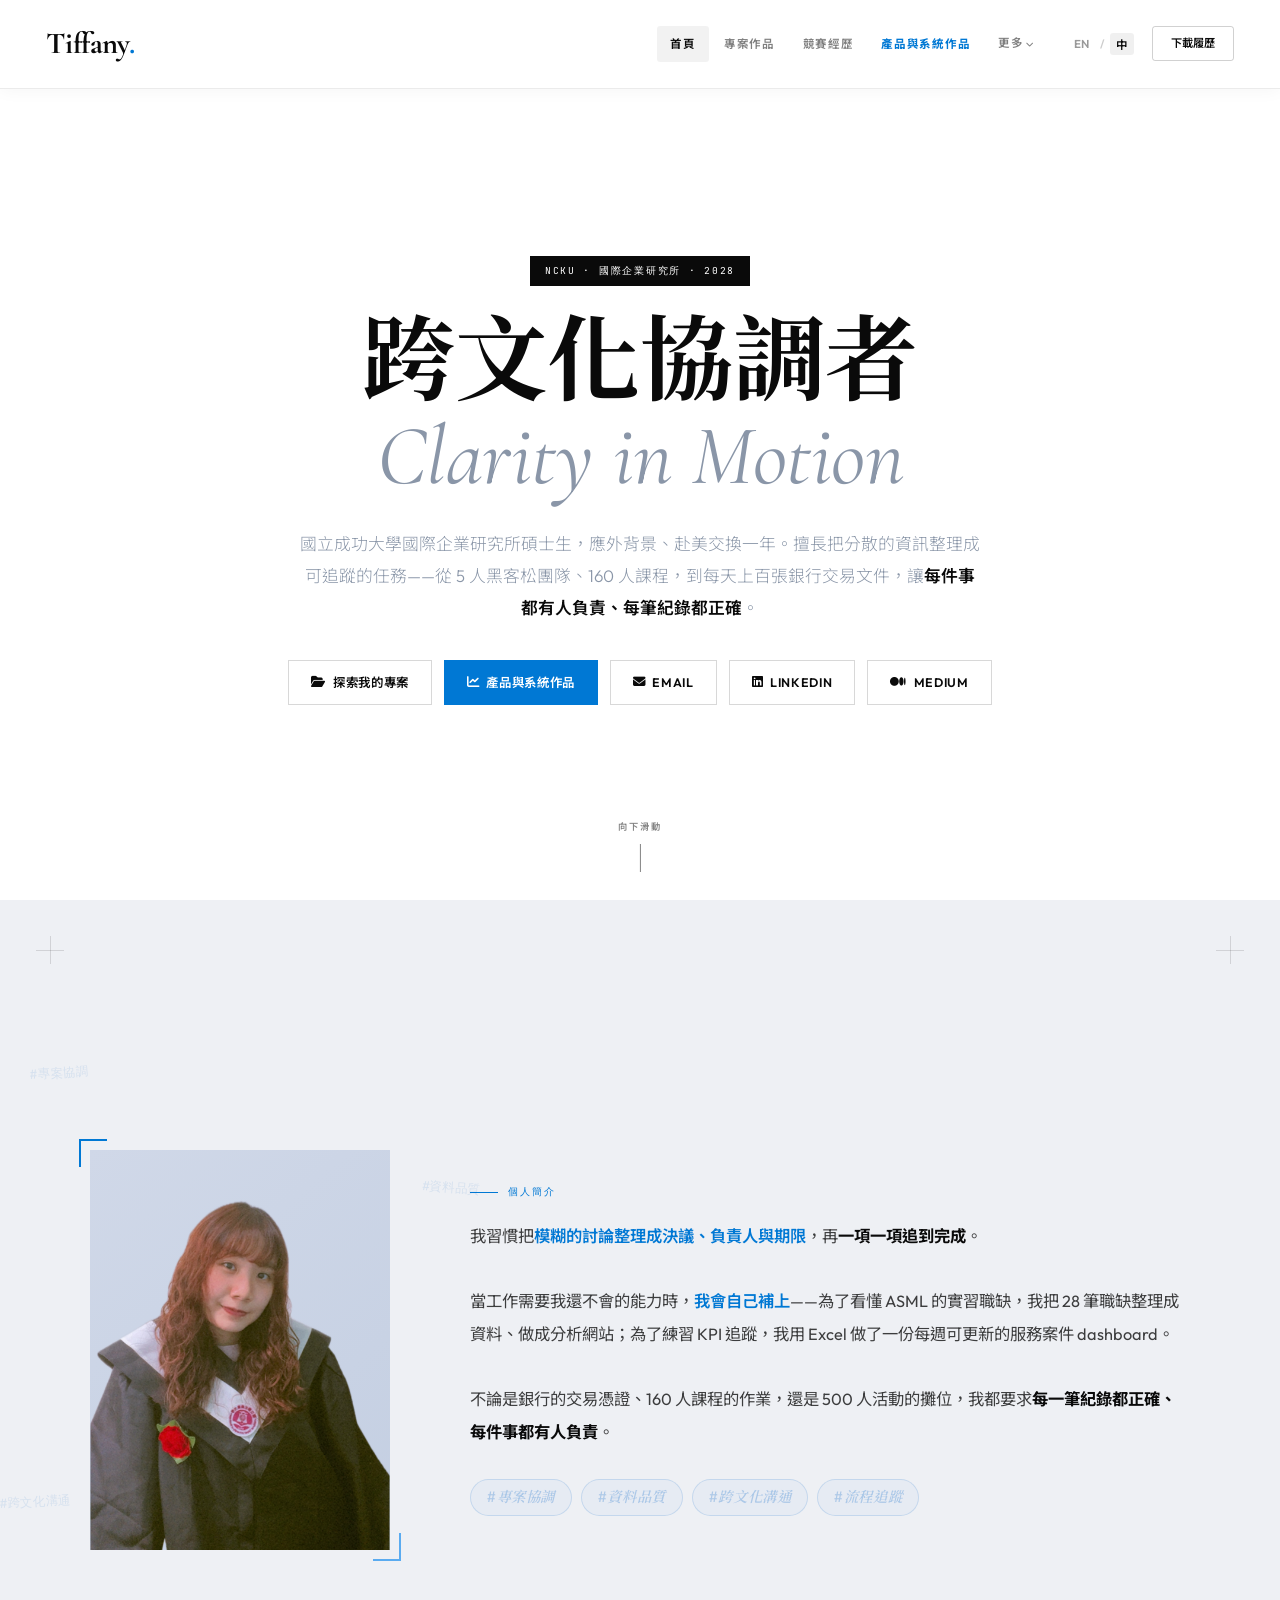
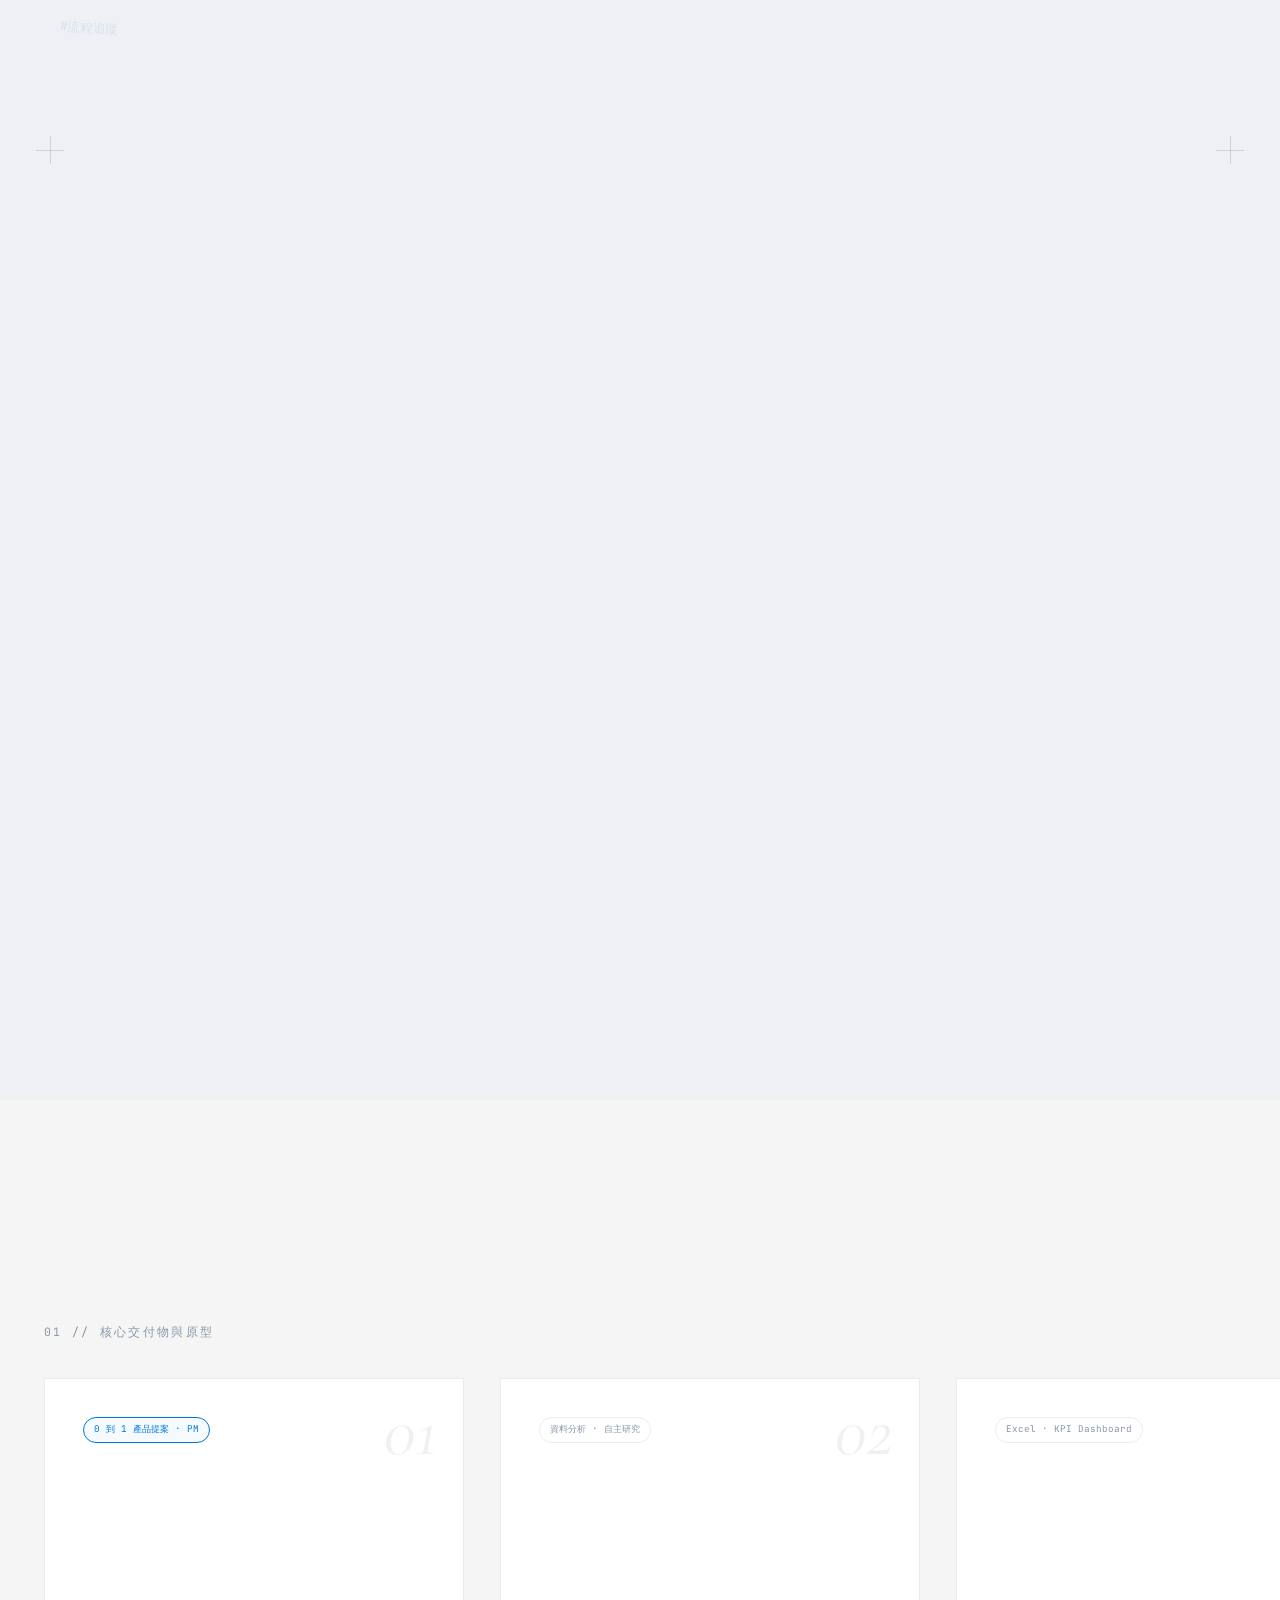
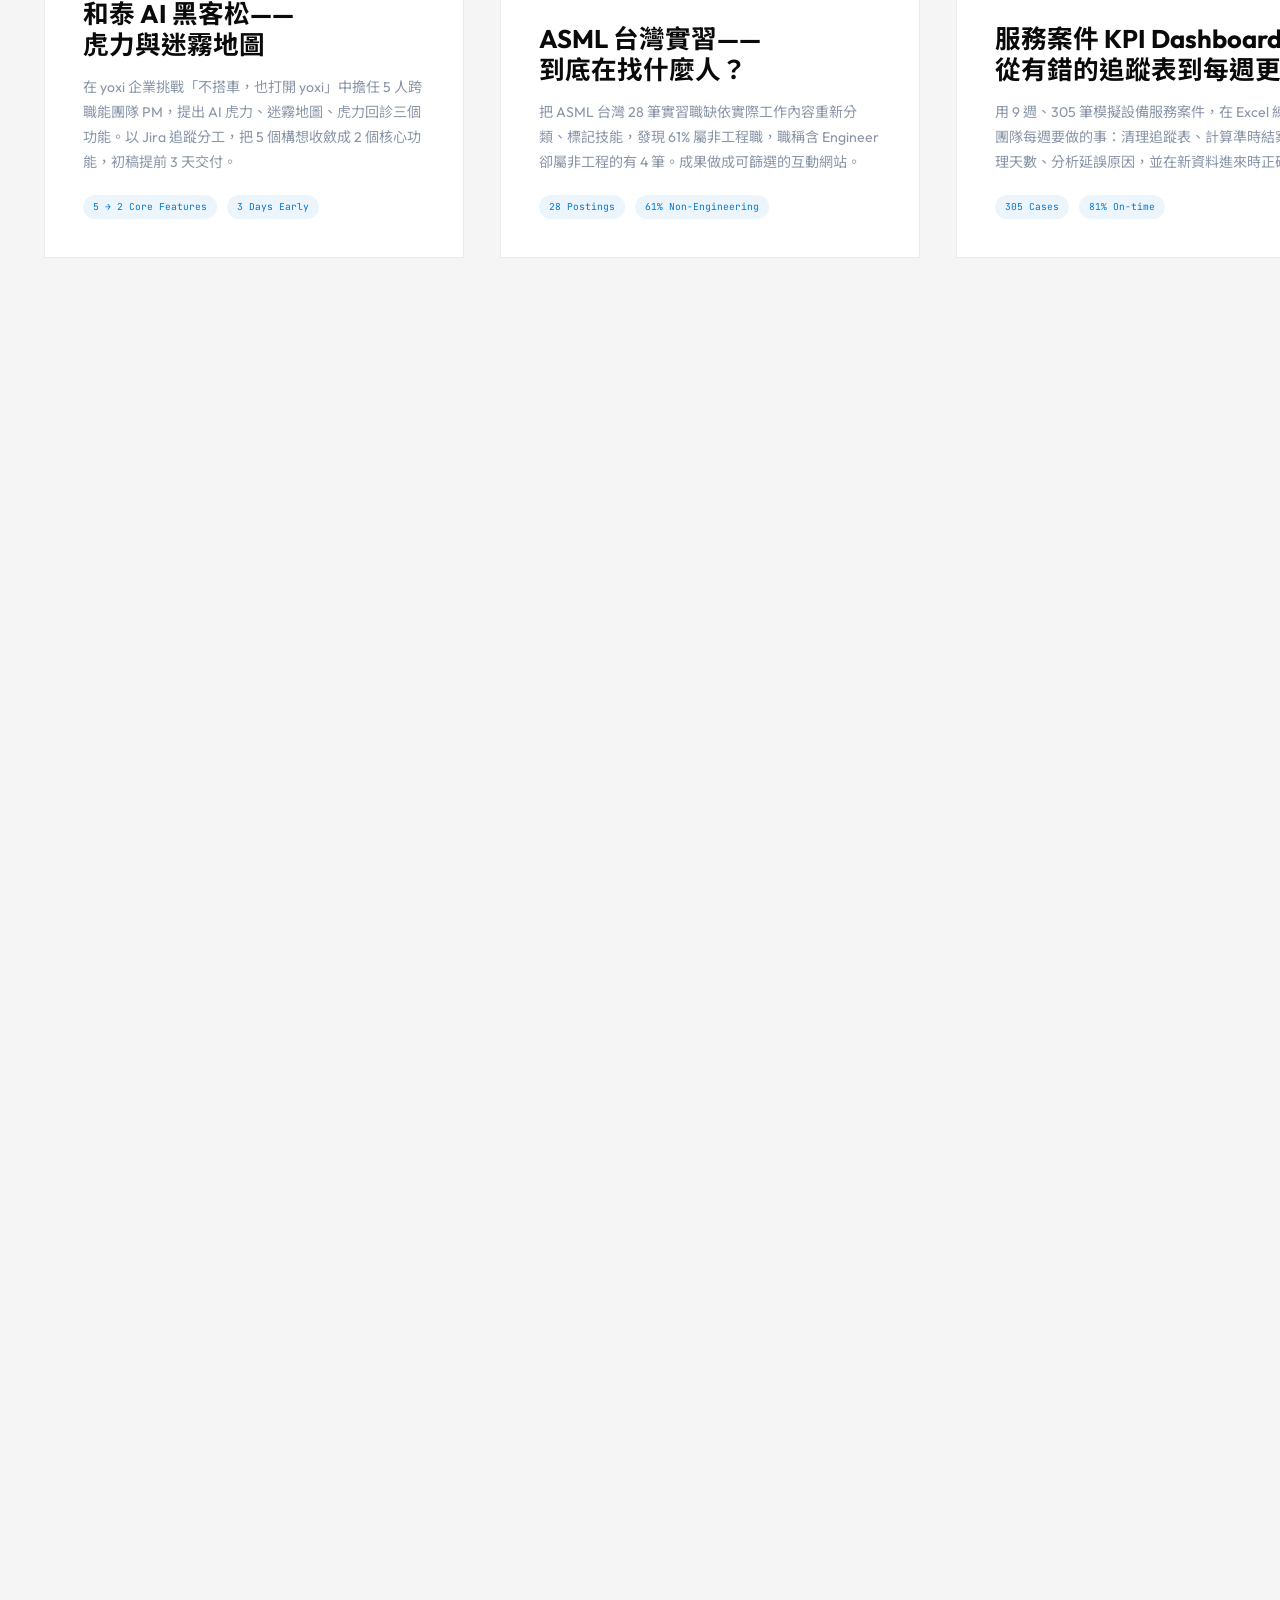
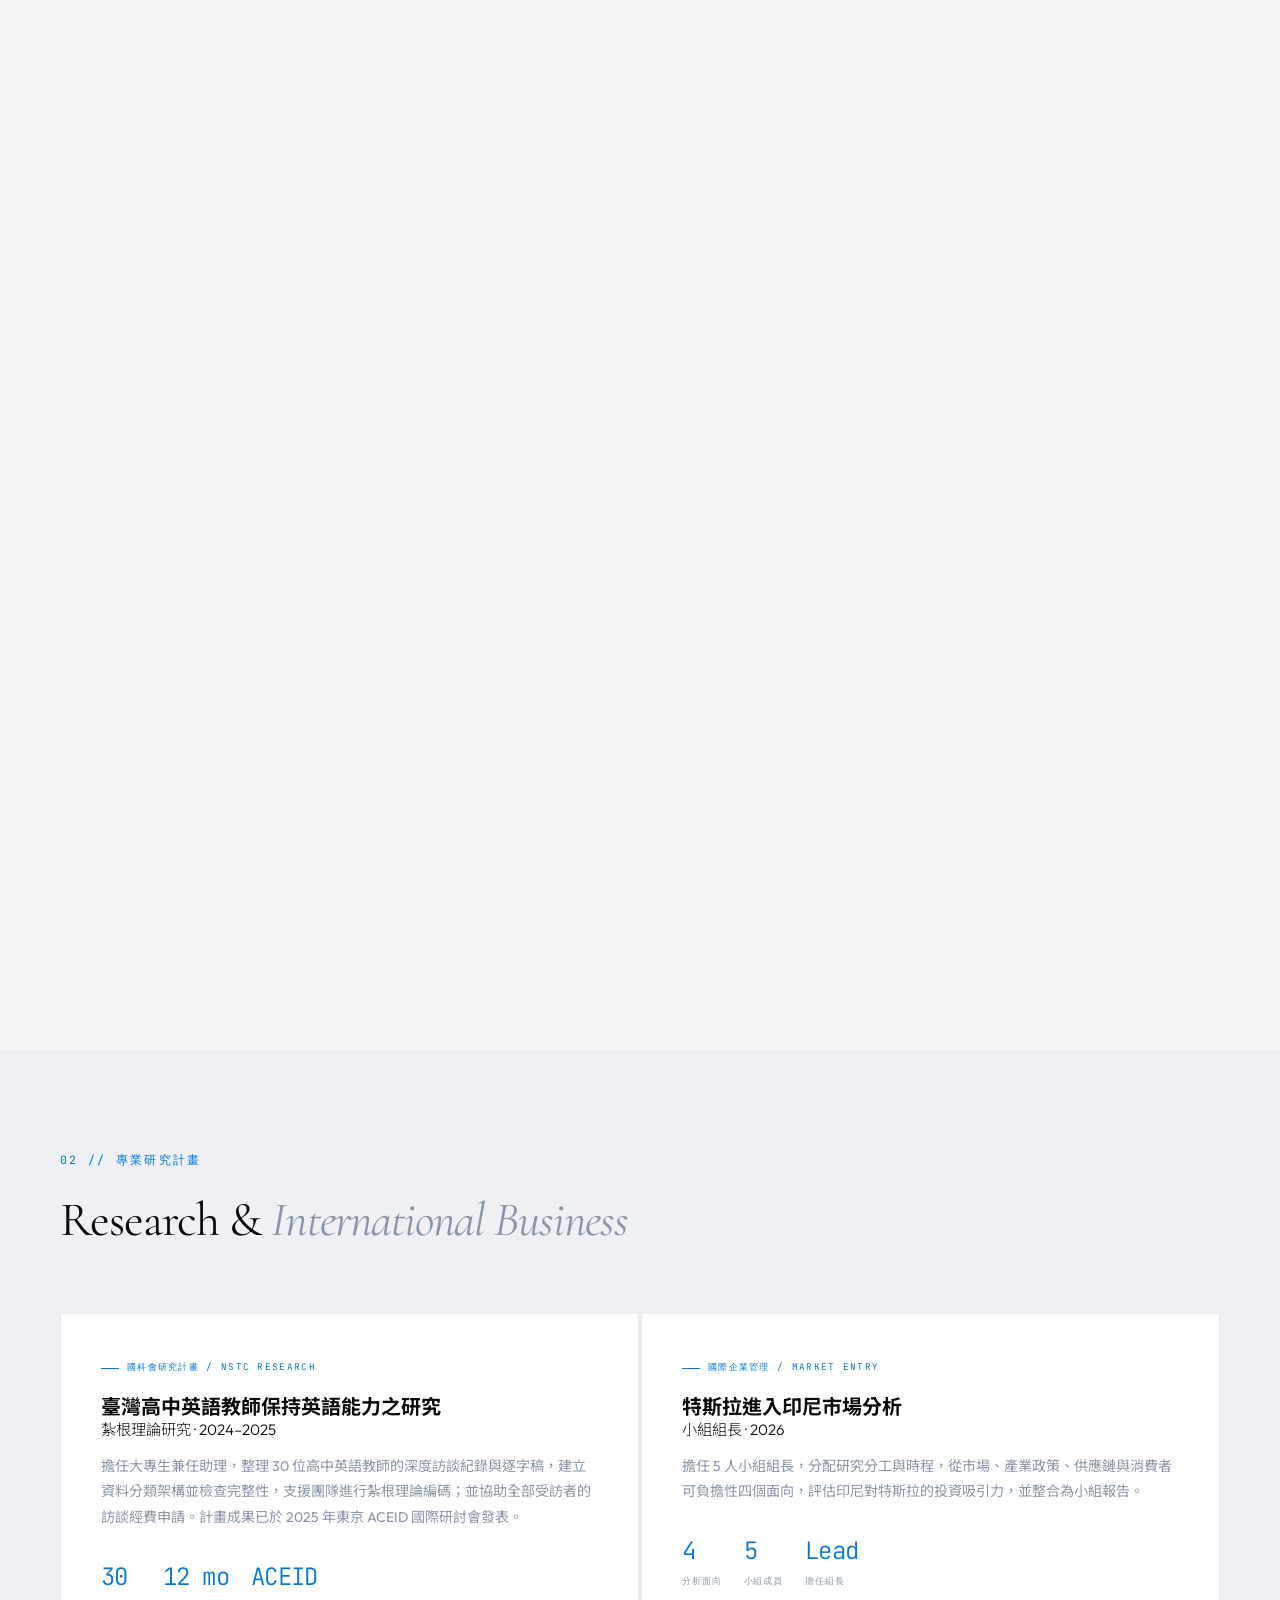
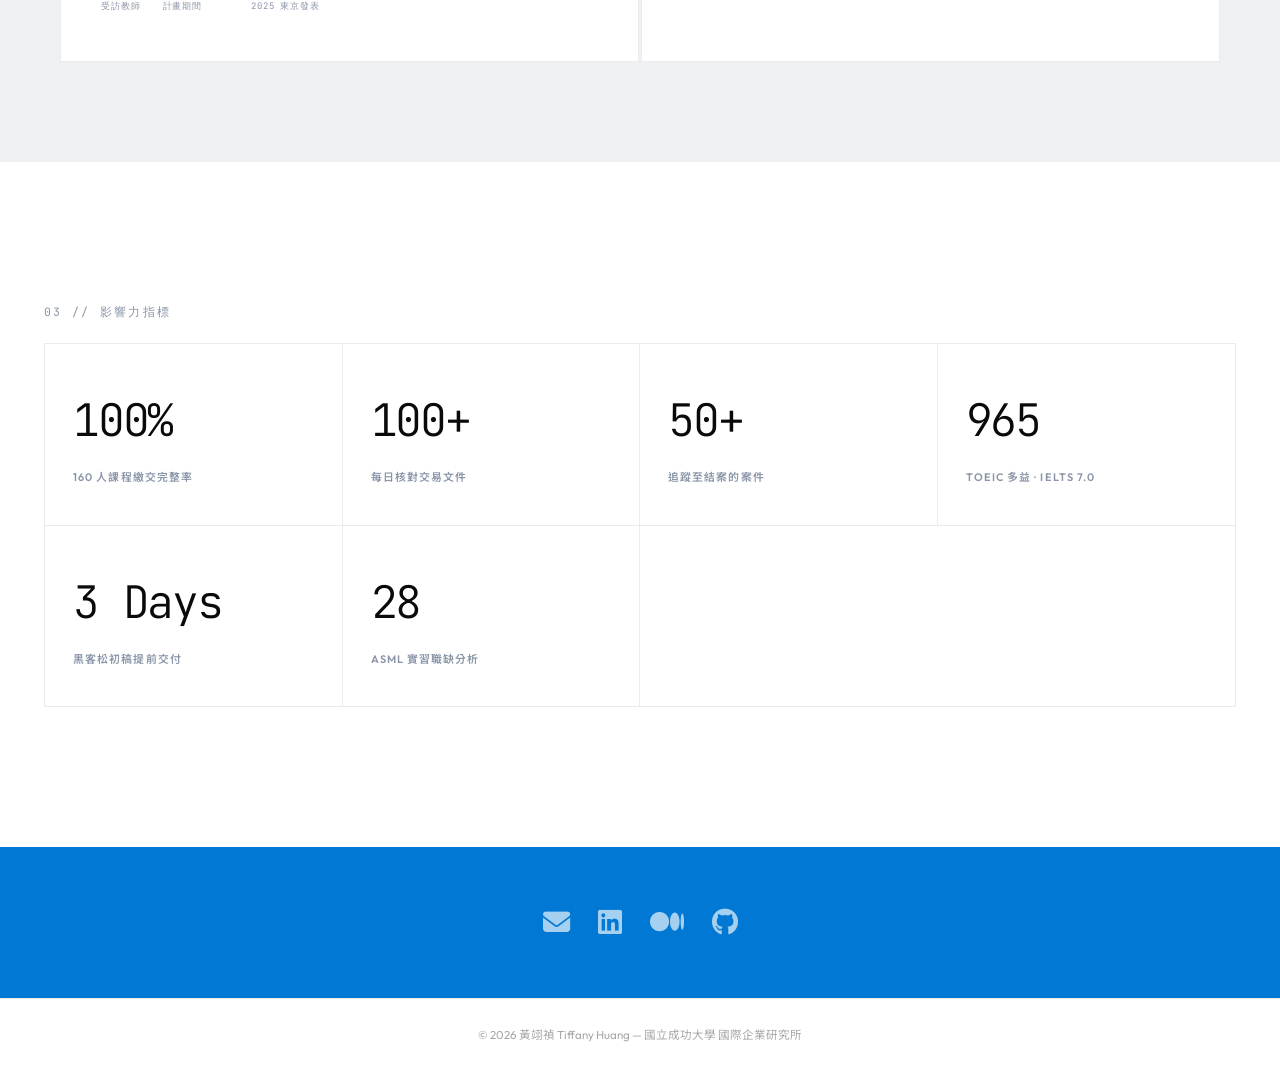
==== index.html @ c5557578 "Add personal portfolio site Bilingual (中/EN) portfolio with home, projects, competitions, product & " ====
<!DOCTYPE html>
<html lang="zh-Hant">
<head>
<meta charset="UTF-8">
<meta name="viewport" content="width=device-width, initial-scale=1.0">
<title>Tiffany Huang | Portfolio</title>
<meta name="description" content="黃翊禎 Tiffany Huang — 成大國際企業研究所碩士生的個人作品集">
<link rel="preconnect" href="https://fonts.googleapis.com">
<link rel="stylesheet" href="https://fonts.googleapis.com/css2?family=Cormorant+Garamond:ital,wght@0,400;0,600;0,700;1,400;1,600&family=Outfit:wght@300;400;500;600;700&family=JetBrains+Mono:wght@300;400;500&family=Noto+Serif+TC:wght@600;700&family=Noto+Sans+TC:wght@300;400;500;700&display=swap">
<link rel="stylesheet" href="https://cdnjs.cloudflare.com/ajax/libs/font-awesome/6.4.0/css/all.min.css">
<link rel="stylesheet" href="style.css">
</head>
<body data-page="index">

<div class="floating-tabs" id="floatTabs">
  <button class="ftab" data-en="Home">首頁</button>
  <button class="ftab" data-en="About">關於</button>
  <button class="ftab" data-en="Projects">作品</button>
  <button class="ftab" data-en="Research">研究</button>
  <button class="ftab" data-en="Metrics">指標</button>
</div>

<section class="hero" id="home">
  <div class="hero-content reveal">
    <span class="hero-badge" data-en="NCKU · International Business · 2028">NCKU · 國際企業研究所 · 2028</span>
    <h1 class="hero-h1">
      <span class="t-main" data-en="Cross-Cultural Coordinator">跨文化協調者</span>
      <span class="t-sub">Clarity in Motion</span>
    </h1>
    <p class="hero-desc" data-en="Master's student in International Business at National Cheng Kung University, with an Applied Foreign Languages background and a year as an exchange student in the US. I turn scattered information into trackable tasks — from a 5-person hackathon team and a 160-student course to 100+ bank documents a day — so that <strong>every task has an owner and every record is right</strong>.">
      國立成功大學國際企業研究所碩士生，應外背景、赴美交換一年。擅長把分散的資訊整理成可追蹤的任務——從 5 人黑客松團隊、160 人課程，到每天上百張銀行交易文件，讓<strong>每件事都有人負責、每筆紀錄都正確</strong>。
    </p>
    <div class="hero-btn-row">
      <a href="projects.html" class="btn-outline"><i class="fas fa-folder-open"></i><span data-en="Explore Projects">探索我的專案</span></a>
      <a href="products.html" class="btn-blue"><i class="fas fa-chart-line"></i><span data-en="Product &amp; Systems">產品與系統作品</span></a>
      <a href="mailto:r66151076@gs.ncku.edu.tw" class="btn-outline"><i class="fas fa-envelope"></i><span>Email</span></a>
      <a href="https://www.linkedin.com/in/tiffanyhuang0" target="_blank" rel="noopener" class="btn-outline"><i class="fab fa-linkedin"></i><span>LinkedIn</span></a>
      <a href="https://medium.com/@11047021" target="_blank" rel="noopener" class="btn-outline"><i class="fab fa-medium"></i><span>Medium</span></a>
    </div>
  </div>
  <div class="scroll-ind"><span data-en="Scroll">向下滑動</span><div></div></div>
</section>

<section class="photo-reveal-section" id="about">
  <div class="photo-reveal-sticky">
    <div class="cw cw-tl"></div><div class="cw cw-tr"></div>
    <div class="cw cw-bl"></div><div class="cw cw-br"></div>
    <div class="photo-layout">
      <div class="photo-frame">
        <div class="photo-corner"></div>
        <div class="photo-inner"><img src="images/profile-cutout.png" alt="黃翊禎 Tiffany Huang" style="object-position:center 80%"></div>
        <div class="htag-orbit">
          <span class="htag ht1" data-idx="0"><span class="hash">#</span><span data-en="Project Coordination">專案協調</span></span>
          <span class="htag ht2" data-idx="1"><span class="hash">#</span><span data-en="Data Quality">資料品質</span></span>
          <span class="htag ht3" data-idx="2"><span class="hash">#</span><span data-en="Cross-Cultural">跨文化溝通</span></span>
          <span class="htag ht4" data-idx="3"><span class="hash">#</span><span data-en="Process Tracking">流程追蹤</span></span>
        </div>
      </div>
      <div class="bio-panel">
        <div class="bio-eyebrow" data-en="Personal Profile">個人簡介</div>
        <p class="bio-text" data-en="I turn <span class='hl-b'>loose discussions into decisions, owners and deadlines</span> — then <span class='hl-w'>follow each one through to done</span>.<br><br>When a role needs a skill I don't have yet, <span class='hl-b'>I build it myself</span>: I turned 28 ASML internship postings into a dataset and an interactive research site, and built a weekly-updatable service KPI dashboard in Excel to practice tracking.<br><br>Whether it's bank transaction slips, a 160-student course or a stall at a 500-person festival, I hold myself to one standard: <span class='hl-w'>every record correct, every task owned</span>.">
          我習慣把<span class="hl-b">模糊的討論整理成決議、負責人與期限</span>，再<span class="hl-w">一項一項追到完成</span>。<br><br>
          當工作需要我還不會的能力時，<span class="hl-b">我會自己補上</span>——為了看懂 ASML 的實習職缺，我把 28 筆職缺整理成資料、做成分析網站；為了練習 KPI 追蹤，我用 Excel 做了一份每週可更新的服務案件 dashboard。<br><br>
          不論是銀行的交易憑證、160 人課程的作業，還是 500 人活動的攤位，我都要求<span class="hl-w">每一筆紀錄都正確、每件事都有人負責</span>。
        </p>
        <div class="htag-pills">
          <span class="hpill" data-idx="0"><span class="hash">#</span><span data-en="Project Coordination">專案協調</span></span>
          <span class="hpill" data-idx="1"><span class="hash">#</span><span data-en="Data Quality">資料品質</span></span>
          <span class="hpill" data-idx="2"><span class="hash">#</span><span data-en="Cross-Cultural">跨文化溝通</span></span>
          <span class="hpill" data-idx="3"><span class="hash">#</span><span data-en="Process Tracking">流程追蹤</span></span>
        </div>
      </div>
    </div>
  </div>
</section>

<div class="hscroll-wrap" id="projects">
  <div class="hscroll-sticky">
    <div class="hscroll-hdr reveal">
      <div class="section-eyebrow" data-en="01 // Key Deliverables &amp; Prototypes">01 // 核心交付物與原型</div>
    </div>
    <div class="cards-track" id="cardsTrack">
      <div class="bcard">
        <div class="bcard-num">01</div>
        <div class="bcard-tag blue" data-en="0-to-1 Product Pitch · PM">0 到 1 產品提案 · PM</div>
        <h3 class="bcard-title" data-en="HOTAI AI Hackathon —<br>Huli &amp; the Fog Map">和泰 AI 黑客松——<br>虎力與迷霧地圖</h3>
        <p class="bcard-desc" data-en="For yoxi's challenge — give riders a reason to open the app even on days they don't ride — I led a 5-person cross-functional team as PM. We proposed AI Huli, the Fog Map and Huli Clinic Rides. I tracked work in Jira, narrowed 5 ideas to 2 core features, and we submitted the first draft 3 days early.">在 yoxi 企業挑戰「不搭車，也打開 yoxi」中擔任 5 人跨職能團隊 PM，提出 AI 虎力、迷霧地圖、虎力回診三個功能。以 Jira 追蹤分工，把 5 個構想收斂成 2 個核心功能，初稿提前 3 天交付。</p>
        <div class="bcard-meta"><span class="bcard-badge">5 → 2 Core Features</span><span class="bcard-badge">3 Days Early</span></div>
      </div>
      <div class="bcard">
        <div class="bcard-num">02</div>
        <div class="bcard-tag" data-en="Data Analysis · Self-Initiated">資料分析 · 自主研究</div>
        <h3 class="bcard-title" data-en="ASML Taiwan Internships —<br>Who Are They Really Hiring?">ASML 台灣實習——<br>到底在找什麼人？</h3>
        <p class="bcard-desc" data-en="Re-classified 28 ASML Taiwan internship postings by their actual duties rather than job titles, and tagged every tool and skill. 61% turned out to be non-engineering roles, and 4 postings titled &quot;Engineer&quot; were not engineering work at all. Published the results as an interactive, filterable site.">把 ASML 台灣 28 筆實習職缺依實際工作內容重新分類、標記技能，發現 61% 屬非工程職，職稱含 Engineer 卻屬非工程的有 4 筆。成果做成可篩選的互動網站。</p>
        <div class="bcard-meta"><span class="bcard-badge">28 Postings</span><span class="bcard-badge">61% Non-Engineering</span></div>
      </div>
      <div class="bcard">
        <div class="bcard-num">03</div>
        <div class="bcard-tag" data-en="Excel · KPI Dashboard">Excel · KPI Dashboard</div>
        <h3 class="bcard-title" data-en="Service KPI Dashboard —<br>From a Messy Tracker to Weekly Updates">服務案件 KPI Dashboard——<br>從有錯的追蹤表到每週更新</h3>
        <p class="bcard-desc" data-en="Using 9 weeks and 305 simulated equipment-service cases, I practiced in Excel what a CS team does every week: clean the tracker, calculate on-time close rate and handling days, analyse delay reasons, and update correctly when new data arrives.">用 9 週、305 筆模擬設備服務案件，在 Excel 練習 CS 團隊每週要做的事：清理追蹤表、計算準時結案率與處理天數、分析延誤原因，並在新資料進來時正確更新。</p>
        <div class="bcard-meta"><span class="bcard-badge">305 Cases</span><span class="bcard-badge">81% On-time</span></div>
      </div>
    </div>
  </div>
</div>

<section class="pro-section" id="pro">
  <div class="pro-inner">
    <p class="section-eyebrow reveal" style="color:var(--blue)" data-en="02 // Professional Projects">02 // 專業研究計畫</p>
    <h2 class="pro-h2 reveal">Research &amp; <em>International Business</em></h2>
    <div class="pro-grid reveal">
      <div class="pcard">
        <div class="pcard-tag">國科會研究計畫 / NSTC Research</div>
        <div class="pcard-title" data-en="How Taiwanese High School English Teachers Maintain Their Proficiency<small>Grounded Theory Study · 2024–2025</small>">臺灣高中英語教師保持英語能力之研究<small>紮根理論研究 · 2024–2025</small></div>
        <p class="pcard-body" data-en="As an undergraduate research assistant, I organised the in-depth interview records and transcripts of 30 senior high school English teachers, built the data classification structure and checked completeness for the team's grounded-theory coding, and handled interview funding applications for every participant. The project was presented at ACEID 2025 in Tokyo.">擔任大專生兼任助理，整理 30 位高中英語教師的深度訪談紀錄與逐字稿，建立資料分類架構並檢查完整性，支援團隊進行紮根理論編碼；並協助全部受訪者的訪談經費申請。計畫成果已於 2025 年東京 ACEID 國際研討會發表。</p>
        <div class="pcard-stats">
          <div><div class="pstat-num">30</div><div class="pstat-lbl" data-en="Teachers Interviewed">受訪教師</div></div>
          <div><div class="pstat-num">12 mo</div><div class="pstat-lbl" data-en="Project Duration">計畫期間</div></div>
          <div><div class="pstat-num">ACEID</div><div class="pstat-lbl" data-en="Tokyo 2025">2025 東京發表</div></div>
        </div>
      </div>
      <div class="pcard">
        <div class="pcard-tag">國際企業管理 / Market Entry</div>
        <div class="pcard-title" data-en="Tesla's Entry into Indonesia<small>Team Lead · 2026</small>">特斯拉進入印尼市場分析<small>小組組長 · 2026</small></div>
        <p class="pcard-body" data-en="As team lead of a 5-person group, I divided the research and set the timeline, then assessed Indonesia's attractiveness for Tesla across four dimensions — market, industrial policy, supply chain and consumer affordability — and integrated each section into the team report.">擔任 5 人小組組長，分配研究分工與時程，從市場、產業政策、供應鏈與消費者可負擔性四個面向，評估印尼對特斯拉的投資吸引力，並整合為小組報告。</p>
        <div class="pcard-stats">
          <div><div class="pstat-num">4</div><div class="pstat-lbl" data-en="Dimensions">分析面向</div></div>
          <div><div class="pstat-num">5</div><div class="pstat-lbl" data-en="Team Members">小組成員</div></div>
          <div><div class="pstat-num">Lead</div><div class="pstat-lbl" data-en="My Role">擔任組長</div></div>
        </div>
      </div>
    </div>
  </div>
</section>

<section class="metrics-section" id="metrics">
  <div class="section-eyebrow reveal" style="margin-bottom:22px" data-en="03 // Impact Metrics">03 // 影響力指標</div>
  <div class="dash-grid reveal">
    <div class="dash-cell"><div class="d-num">100%</div><div class="d-lbl" data-en="Submission Completeness · 160-Student Course">160 人課程繳交完整率</div></div>
    <div class="dash-cell"><div class="d-num">100+</div><div class="d-lbl" data-en="Bank Documents Checked Daily">每日核對交易文件</div></div>
    <div class="dash-cell"><div class="d-num">50+</div><div class="d-lbl" data-en="Cases Followed to Closure">追蹤至結案的案件</div></div>
    <div class="dash-cell"><div class="d-num">965</div><div class="d-lbl" data-en="TOEIC · IELTS 7.0">TOEIC 多益 · IELTS 7.0</div></div>
    <div class="dash-cell"><div class="d-num">3 Days</div><div class="d-lbl" data-en="Hackathon Draft Submitted Early">黑客松初稿提前交付</div></div>
    <div class="dash-cell"><div class="d-num">28</div><div class="d-lbl" data-en="ASML Postings Analysed">ASML 實習職缺分析</div></div>
  </div>
</section>

<script src="site.js"></script>
</body>
</html>
---- style.css ----
:root {
  --bg: #ffffff;
  --text: #0a0a0a;
  --muted: #8a96a8;
  --blue: #0078D4;
  --blue-soft: #5aabf0;
  --border: rgba(0,0,0,0.08);
  --fd: 'Cormorant Garamond', 'Noto Serif TC', serif;
  --fb: 'Outfit', 'Noto Sans TC', sans-serif;
  --fm: 'JetBrains Mono', monospace;
  --ease: cubic-bezier(.16,1,.3,1);
  --t: .4s cubic-bezier(.4,0,.2,1);
}
*, *::before, *::after { box-sizing: border-box; margin: 0; padding: 0; }
html { scroll-behavior: smooth; }
body { font-family: var(--fb); background: var(--bg); color: var(--text); line-height: 1.7; overflow-x: hidden; -webkit-font-smoothing: antialiased; }
a { text-decoration: none; color: inherit; }
img { display: block; }

/* ───── NAV ───── */
.nav { position: fixed; top: 0; width: 100%; z-index: 1000; padding: 18px 0; background: rgba(255,255,255,0.97); backdrop-filter: blur(18px); border-bottom: 1px solid var(--border); box-shadow: 0 2px 16px rgba(0,0,0,0.04); transition: padding .35s ease, box-shadow .35s ease; }
.nav.scrolled { padding: 12px 0; box-shadow: 0 4px 24px rgba(0,0,0,0.07); }
.nav-inner { max-width: 1260px; margin: 0 auto; padding: 0 36px; display: flex; align-items: center; justify-content: space-between; }
.nav-logo { font-family: var(--fd); font-size: 1.9rem; font-weight: 700; letter-spacing: -0.02em; }
.nav-logo span { color: var(--blue); }
.nav-links-wrap { display: flex; align-items: center; gap: 4px; }
.nav-links { display: flex; list-style: none; gap: 2px; }
.nav-links a { font-size: .72rem; text-transform: uppercase; color: rgba(0,0,0,0.5); padding: 8px 13px; transition: .2s; font-weight: 600; letter-spacing: .06em; border-radius: 3px; display: block; }
.nav-links a.active, .nav-links a:hover { color: var(--text); background: rgba(0,0,0,0.05); }
.nav-links a.nav-moi { color: var(--blue) !important; font-weight: 700; }
.nav-drop { position: relative; }
.drop-btn { font-size: .72rem; font-weight: 600; text-transform: uppercase; color: rgba(0,0,0,0.5); padding: 8px 13px; background: none; border: none; cursor: pointer; font-family: var(--fb); letter-spacing: .06em; border-radius: 3px; transition: .2s; }
.drop-btn:hover, .drop-btn.active { color: var(--text); background: rgba(0,0,0,0.05); }
.drop-menu { position: absolute; top: calc(100% + 8px); right: 0; background: #fff; border: 1px solid var(--border); padding: 8px; min-width: 178px; opacity: 0; visibility: hidden; transform: translateY(8px); transition: .22s; border-radius: 6px; box-shadow: 0 12px 32px rgba(0,0,0,0.08); }
.nav-drop:hover .drop-menu, .nav-drop:focus-within .drop-menu { opacity: 1; visibility: visible; transform: none; }
.drop-menu a { display: block; padding: 9px 12px; font-size: .7rem; color: var(--muted); border-radius: 4px; background: none; text-transform: none; letter-spacing: .02em; }
.drop-menu a:hover, .drop-menu a.active { color: var(--text); background: rgba(0,0,0,0.03); }
.lang-switch { display: flex; align-items: center; gap: 5px; font-size: .72rem; font-weight: 600; margin-left: 16px; color: rgba(0,0,0,0.35); }
.lang-switch span { color: rgba(0,0,0,0.2); }
.lang-btn { background: none; border: none; cursor: pointer; color: rgba(0,0,0,0.4); font-family: var(--fb); font-size: .72rem; font-weight: 600; padding: 3px 6px; border-radius: 3px; transition: .18s; }
.lang-btn:hover { color: var(--text); background: rgba(0,0,0,0.04); }
.lang-btn.active { color: var(--text); background: rgba(0,0,0,0.06); }
.nav-cv { font-size: .7rem; font-weight: 600; border: 1px solid rgba(0,0,0,0.18); padding: 7px 18px; border-radius: 3px; transition: .22s; margin-left: 14px; text-transform: uppercase; white-space: nowrap; }
.nav-cv:hover { background: var(--text); color: #fff; border-color: var(--text); }
.menu-toggle { display: none; background: none; border: none; font-size: 1.4rem; cursor: pointer; color: var(--text); z-index: 1002; }

/* ───── HOME: HERO ───── */
.hero { min-height: 100vh; display: flex; align-items: center; justify-content: center; text-align: center; padding: 150px 24px 90px; position: relative; }
.hero-content { max-width: 880px; margin: 0 auto; }
.hero-badge { display: inline-block; background: var(--text); color: #fff; font-family: var(--fm); font-size: .6rem; padding: 7px 15px; letter-spacing: .18em; margin-bottom: 28px; text-transform: uppercase; }
.hero-h1 { font-family: var(--fd); line-height: 1.08; margin-bottom: 26px; letter-spacing: -0.02em; }
.hero-h1 .t-main { display: block; font-size: clamp(3rem, 7.5vw, 5.8rem); font-weight: 700; }
.hero-h1 .t-sub { display: block; font-size: clamp(2.8rem, 7vw, 5.3rem); font-weight: 400; color: var(--muted); font-style: italic; margin-top: -4px; }
.hero-desc { font-size: 1.05rem; color: var(--muted); max-width: 680px; margin: 0 auto 36px; font-weight: 300; line-height: 1.9; }
.hero-desc strong { color: var(--text); font-weight: 600; }
.hero-btn-row { display: flex; justify-content: center; align-items: center; gap: 12px; flex-wrap: wrap; }
.btn-outline, .btn-blue { padding: 11px 22px; font-size: .78rem; font-weight: 600; text-transform: uppercase; letter-spacing: .05em; transition: .25s; display: inline-flex; align-items: center; gap: 7px; }
.btn-outline { border: 1px solid #d8d8d8; background: #fff; }
.btn-outline:hover { border-color: var(--text); }
.btn-blue { background: var(--blue); color: #fff; border: 1px solid var(--blue); }
.btn-blue:hover { background: #006cbc; border-color: #006cbc; }
.scroll-ind { position: absolute; bottom: 28px; left: 50%; transform: translateX(-50%); display: flex; flex-direction: column; align-items: center; gap: 9px; opacity: .5; }
.scroll-ind span { font-size: .58rem; letter-spacing: .22em; text-transform: uppercase; font-weight: 600; }
.scroll-ind div { width: 1px; height: 28px; background: var(--text); }

/* ───── HOME: ABOUT (sticky photo + hashtags) ───── */
.photo-reveal-section { min-height: 200vh; position: relative; background: #eef0f4; }
.photo-reveal-sticky { position: sticky; top: 0; height: 100vh; display: flex; align-items: center; justify-content: center; padding: 0 60px; overflow: hidden; }
.cw { position: absolute; width: 28px; height: 28px; }
.cw::before { content: ''; position: absolute; top: 50%; left: 0; width: 100%; height: 1px; background: rgba(0,0,0,0.12); }
.cw::after { content: ''; position: absolute; top: 0; left: 50%; width: 1px; height: 100%; background: rgba(0,0,0,0.12); }
.cw-tl { top: 36px; left: 36px } .cw-tr { top: 36px; right: 36px } .cw-bl { bottom: 36px; left: 36px } .cw-br { bottom: 36px; right: 36px }
.photo-layout { display: flex; align-items: center; gap: 80px; max-width: 1100px; width: 100%; }
.photo-frame { position: relative; flex-shrink: 0; width: 300px; height: 400px; }
.photo-corner { position: absolute; inset: -10px; pointer-events: none; z-index: 2; }
.photo-corner::before { content: ''; position: absolute; top: -1px; left: -1px; width: 28px; height: 28px; border-top: 2px solid var(--blue); border-left: 2px solid var(--blue); }
.photo-corner::after { content: ''; position: absolute; bottom: -1px; right: -1px; width: 28px; height: 28px; border-bottom: 2px solid var(--blue-soft); border-right: 2px solid var(--blue-soft); }
.photo-inner { width: 100%; height: 100%; background: linear-gradient(140deg, #d0d8e8, #c4cfe2); overflow: hidden; position: relative; }
.photo-inner img { position: absolute; inset: 0; width: 100%; height: 100%; object-fit: cover; }
.htag-orbit { position: absolute; inset: -70px; pointer-events: none; z-index: 10; }
.htag { position: absolute; font-family: var(--fm); font-size: .78rem; font-weight: 500; letter-spacing: .05em; white-space: nowrap; color: rgba(0,100,200,0.12); }
.ht1 { top: -18px; left: 10px; transform: rotate(-4deg); }
.ht2 { top: 18%; right: -20px; transform: rotate(4deg); }
.ht3 { bottom: 20%; left: -20px; transform: rotate(-3deg); }
.ht4 { bottom: -18px; left: 40px; transform: rotate(3deg); }
.htag-pills { margin-top: 30px; display: flex; flex-wrap: wrap; gap: 9px; }
.hpill { font-family: var(--fd); font-size: .9rem; font-style: italic; font-weight: 600; padding: 5px 16px; border: 1px solid rgba(0,100,200,0.2); color: rgba(0,100,200,0.4); border-radius: 30px; letter-spacing: .04em; }
.hash { font-family: var(--fm); font-style: normal; }
.bio-panel { flex: 1; }
.bio-eyebrow { font-family: var(--fm); font-size: .6rem; letter-spacing: .2em; text-transform: uppercase; color: var(--blue); margin-bottom: 20px; display: flex; align-items: center; gap: 10px; }
.bio-eyebrow::before { content: ''; width: 28px; height: 1px; background: var(--blue); }
.bio-text { font-size: 1.02rem; line-height: 2; color: rgba(10,10,10,0.78); }
.hl-b { color: var(--blue); font-weight: 600; }
.hl-w { color: var(--text); font-weight: 700; }

/* ───── HOME: HORIZONTAL CARDS ───── */
.hscroll-wrap { height: 350vh; position: relative; background: #f5f5f5; }
.hscroll-sticky { position: sticky; top: 0; height: 100vh; display: flex; flex-direction: column; justify-content: center; overflow: hidden; padding-top: 80px; }
.hscroll-hdr { padding: 0 44px; margin-bottom: 36px; }
.section-eyebrow { font-family: var(--fm); font-size: .72rem; letter-spacing: .2em; color: var(--muted); text-transform: uppercase; }
.cards-track { display: flex; gap: 36px; padding: 0 44px; width: max-content; will-change: transform; }
.bcard { width: 420px; height: 480px; background: #fff; border: 1px solid var(--border); display: flex; flex-direction: column; padding: 38px; position: relative; transition: .35s; }
.bcard:hover { border-color: var(--blue); transform: translateY(-4px); box-shadow: 0 16px 40px rgba(0,120,212,0.08); }
.bcard-num { font-family: var(--fd); font-size: 4.5rem; font-style: italic; color: rgba(0,0,0,0.06); position: absolute; top: 16px; right: 26px; line-height: 1; }
.bcard-tag { font-family: var(--fm); font-size: .58rem; padding: 4px 10px; border: 1px solid var(--border); border-radius: 20px; width: fit-content; margin-bottom: auto; color: var(--muted); }
.bcard-tag.blue { border-color: var(--blue); color: var(--blue); background: rgba(0,120,212,0.04); }
.bcard-title { font-size: 1.6rem; font-weight: 700; margin-bottom: 14px; line-height: 1.22; }
.bcard-desc { font-size: .88rem; color: var(--muted); line-height: 1.78; }
.bcard-meta { margin-top: 20px; display: flex; gap: 10px; flex-wrap: wrap; }
.bcard-badge { font-family: var(--fm); font-size: .6rem; padding: 4px 10px; background: rgba(0,120,212,0.07); color: var(--blue); border-radius: 20px; }

/* ───── HOME: RESEARCH CARDS ───── */
.pro-section { background: #eef0f4; padding: 100px 60px; }
.pro-inner { max-width: 1280px; margin: 0 auto; }
.pro-h2 { font-family: var(--fd); font-size: clamp(2rem, 4vw, 3rem); font-weight: 400; margin-top: 10px; letter-spacing: -0.02em; }
.pro-h2 em { color: var(--muted); }
.pro-grid { display: grid; grid-template-columns: 1fr 1fr; gap: 2px; margin-top: 52px; }
.pcard { background: #fff; border: 1px solid var(--border); padding: 46px 40px; position: relative; overflow: hidden; transition: .35s; }
.pcard::before { content: ''; position: absolute; top: 0; left: 0; width: 3px; height: 0; background: var(--blue); transition: height .4s; }
.pcard:hover { background: #f7f9fc; }
.pcard:hover::before { height: 100%; }
.pcard-tag { font-family: var(--fm); font-size: .58rem; letter-spacing: .14em; text-transform: uppercase; color: var(--blue); margin-bottom: 18px; display: flex; align-items: center; gap: 8px; }
.pcard-tag::before { content: ''; width: 18px; height: 1px; background: currentColor; }
.pcard-title { font-size: 1.25rem; font-weight: 700; line-height: 1.3; margin-bottom: 14px; }
.pcard-title small { display: block; font-weight: 300; font-size: .95rem; }
.pcard-body { font-size: .88rem; line-height: 1.82; color: var(--muted); }
.pcard-stats { margin-top: 26px; display: flex; gap: 22px; flex-wrap: wrap; }
.pstat-num { font-family: var(--fm); font-size: 1.5rem; font-weight: 300; letter-spacing: -0.03em; color: var(--blue); }
.pstat-lbl { font-family: var(--fm); font-size: .56rem; letter-spacing: .1em; text-transform: uppercase; color: var(--muted); margin-top: 2px; }

/* ───── HOME: METRICS ───── */
.metrics-section { padding: 140px 44px; max-width: 1300px; margin: 0 auto; }
.dash-grid { display: grid; grid-template-columns: repeat(4, 1fr); border: 1px solid var(--border); }
.dash-cell { padding: 38px 28px; border-right: 1px solid var(--border); border-bottom: 1px solid var(--border); }
.dash-cell:nth-child(4n) { border-right: none; }
.dash-cell:nth-last-child(-n+2) { border-bottom: none; }
.d-num { font-family: var(--fm); font-size: 2.8rem; font-weight: 300; letter-spacing: -0.05em; margin-bottom: 10px; }
.d-lbl { font-size: .68rem; font-weight: 600; color: var(--muted); text-transform: uppercase; letter-spacing: .1em; }

/* ───── FLOATING TABS ───── */
.floating-tabs { position: fixed; bottom: 28px; left: 50%; transform: translateX(-50%); display: flex; gap: 6px; z-index: 997; background: rgba(5,10,18,0.88); backdrop-filter: blur(16px); border: 1px solid rgba(255,255,255,0.1); border-radius: 40px; padding: 7px 14px; opacity: 0; pointer-events: none; transition: .4s; }
.floating-tabs.show { opacity: 1; pointer-events: auto; }
.ftab { font-family: var(--fm); font-size: .6rem; letter-spacing: .08em; text-transform: uppercase; color: rgba(255,255,255,0.4); padding: 6px 14px; border-radius: 30px; border: none; background: none; cursor: pointer; transition: .25s; white-space: nowrap; }
.ftab:hover { color: #fff; background: rgba(255,255,255,0.08); }
.ftab.active { color: #fff; background: var(--blue); }

/* ───── SUB PAGES ───── */
.page-header { padding: 180px 0 60px; }
.ph-inner { max-width: 1200px; margin: 0 auto; padding: 0 40px; text-align: center; }
.page-title { font-family: var(--fd); font-size: clamp(2.8rem, 6vw, 4.8rem); font-weight: 700; line-height: 1.1; margin-bottom: 15px; }
.page-title em { font-style: italic; color: var(--muted); font-weight: 600; }
.page-sub { color: var(--muted); font-size: 1.1rem; max-width: 750px; margin: 0 auto; }
.main { max-width: 1200px; margin: 0 auto; padding: 0 40px 120px; display: grid; grid-template-columns: 1fr; gap: 50px; }
.comp-card { background: #fafafa; border: 1px solid var(--border); border-radius: 4px; overflow: hidden; display: grid; grid-template-columns: 320px 1fr; transition: border-color var(--t); min-height: 420px; }
.comp-card:hover { border-color: var(--blue); box-shadow: 0 10px 30px rgba(0,120,212,0.05); }
.comp-img-wrap { position: relative; overflow: hidden; background: #eee; display: flex; align-items: center; justify-content: center; height: 100%; }
.comp-img { width: 100%; height: 100%; object-fit: cover; cursor: zoom-in; }
.comp-img.contain { object-fit: contain; background: #fff; padding: 18px; }
.comp-ph { width: 100%; height: 100%; min-height: 240px; background: linear-gradient(140deg, #d0d8e8, #c4cfe2); display: flex; flex-direction: column; align-items: center; justify-content: center; gap: 12px; color: rgba(0,0,0,0.32); font-family: var(--fm); font-size: .62rem; letter-spacing: .15em; text-transform: uppercase; text-align: center; padding: 20px; }
.comp-ph i { font-size: 2.6rem; opacity: .35; }
.comp-content { padding: 40px 45px; display: flex; flex-direction: column; justify-content: center; min-width: 0; }
.comp-header-row { display: flex; justify-content: space-between; align-items: flex-start; margin-bottom: 15px; flex-wrap: wrap; gap: 10px; }
.comp-award { background: rgba(0,120,212,.1); color: var(--blue); font-size: .65rem; font-weight: 700; letter-spacing: .1em; text-transform: uppercase; padding: 6px 14px; border-radius: 3px; }
.comp-date { font-size: .65rem; color: var(--muted); font-weight: 600; border: 1px solid var(--border); padding: 5px 14px; border-radius: 20px; letter-spacing: .05em; }
.comp-h3 { font-family: var(--fd); font-size: 2rem; margin-bottom: 12px; line-height: 1.2; font-weight: 700; }
.comp-org { font-size: .75rem; color: var(--muted); margin-bottom: 25px; display: flex; align-items: center; gap: 8px; text-transform: uppercase; font-weight: 600; }
.section-label { font-size: .65rem; text-transform: uppercase; color: var(--blue); letter-spacing: .12em; margin: 15px 0 8px; display: inline-block; font-weight: 700; border-bottom: 2px solid var(--blue); padding-bottom: 5px; align-self: flex-start; }
.comp-desc { font-size: 1rem; color: #555; margin-bottom: 12px; line-height: 1.8; }
.comp-desc strong { color: var(--text); font-weight: 600; }
.dl-group { display: flex; flex-wrap: wrap; gap: 10px; margin-top: 15px; }
.btn-dl { display: inline-flex; align-items: center; gap: 8px; font-size: .7rem; font-weight: 600; text-transform: uppercase; padding: 10px 20px; border: 1px solid var(--border); border-radius: 3px; transition: var(--t); background: #fff; }
.btn-dl:hover { border-color: var(--text); }
.gallery-section { margin-top: 30px; width: 100%; }
.gallery-header { font-size: .75rem; font-weight: 700; letter-spacing: .1em; display: flex; align-items: center; gap: 12px; margin-bottom: 15px; }
.gallery-header::after { content: ''; flex: 1; height: 1px; background: var(--border); }
.photo-slider { display: flex; gap: 12px; overflow-x: auto; padding-bottom: 12px; scroll-behavior: smooth; -webkit-overflow-scrolling: touch; }
.slide-item { flex: 0 0 200px; height: 135px; object-fit: cover; border-radius: 3px; border: 1px solid var(--border); transition: var(--t); cursor: pointer; }
.slide-item:hover { opacity: .8; }

/* ───── CERTIFICATES ───── */
.cert-grid { max-width: 1200px; margin: 0 auto; padding: 0 40px 120px; display: grid; grid-template-columns: 1fr 1fr; gap: 34px; }
.cert-card { border: 1px solid var(--border); background: #fafafa; border-radius: 5px; overflow: hidden; transition: var(--t); }
.cert-card:hover { border-color: var(--blue); box-shadow: 0 12px 35px rgba(0,120,212,.08); transform: translateY(-3px); }
.cert-preview { height: 260px; background: #eef1f5; border-bottom: 1px solid var(--border); display: flex; align-items: center; justify-content: center; flex-direction: column; gap: 6px; }
.cert-preview img { max-width: 100%; max-height: 100%; object-fit: contain; cursor: zoom-in; }
.cert-preview .big { font-family: var(--fd); font-size: 4.6rem; font-weight: 700; color: var(--blue); line-height: 1; }
.cert-preview i { font-size: 3rem; color: var(--blue); opacity: .55; }
.cert-preview .cap { font-family: var(--fm); font-size: .62rem; letter-spacing: .15em; text-transform: uppercase; color: var(--muted); }
.cert-body { padding: 28px 30px 32px; }
.cert-kicker { font-size: .65rem; text-transform: uppercase; letter-spacing: .12em; color: var(--blue); font-weight: 700; margin-bottom: 8px; }
.cert-title { font-family: var(--fd); font-size: 2rem; line-height: 1.15; margin-bottom: 10px; }
.cert-desc { color: #596273; font-size: .95rem; }

/* ───── PRODUCT & SYSTEMS (lookbook) ───── */
body.lookbook-page { background-image: linear-gradient(var(--border) 1px, transparent 1px), linear-gradient(90deg, var(--border) 1px, transparent 1px); background-size: 100px 100px; background-position: center top; }
.back-btn { position: fixed; top: 40px; left: 40px; z-index: 1000; display: inline-flex; align-items: center; gap: 10px; font-size: .8rem; font-weight: 700; letter-spacing: .1em; text-transform: uppercase; background: rgba(255,255,255,0.95); padding: 12px 24px; border: 1px solid var(--border); border-radius: 30px; backdrop-filter: blur(10px); transition: all .3s ease; box-shadow: 0 4px 15px rgba(0,0,0,0.03); }
.back-btn:hover { background: var(--blue); color: #fff; border-color: var(--blue); transform: translateX(-5px); }
.lb-hero { height: 100vh; display: flex; flex-direction: column; justify-content: center; align-items: center; text-align: center; padding: 0 20px; position: relative; border-bottom: 1px solid var(--border); }
.lb-hero-tag { font-size: .75rem; font-weight: 700; letter-spacing: .2em; text-transform: uppercase; color: var(--blue); margin-bottom: 20px; background: rgba(0,120,212,0.05); padding: 6px 16px; border-radius: 20px; }
.lb-hero h1 { font-size: clamp(3rem, 8vw, 6rem); font-weight: 700; letter-spacing: -0.03em; line-height: 1.1; margin-bottom: 20px; }
.lb-hero h1 em { font-family: Georgia, serif; font-weight: 400; color: #737373; }
.lb-hero p { font-size: 1.1rem; color: #737373; max-width: 650px; font-weight: 300; line-height: 1.8; }
.scroll-down { position: absolute; bottom: 40px; display: flex; flex-direction: column; align-items: center; gap: 10px; font-size: .65rem; letter-spacing: .2em; text-transform: uppercase; color: #737373; }
.scroll-line { width: 1px; height: 40px; background: var(--text); animation: scrollAnim 2s infinite; transform-origin: top; }
@keyframes scrollAnim { 0% { transform: scaleY(0); opacity: 0; } 50% { transform: scaleY(1); opacity: 1; } 100% { transform: scaleY(1) translateY(40px); opacity: 0; } }
.lookbook { max-width: 1400px; margin: 0 auto; padding: 120px 40px; }
.project-row { display: grid; grid-template-columns: repeat(12, 1fr); gap: 60px; align-items: center; margin-bottom: 180px; position: relative; }
.project-row::after { content: '+'; position: absolute; bottom: -90px; left: 50%; transform: translateX(-50%); color: rgba(0,0,0,0.15); font-size: 1.5rem; font-weight: 300; }
.project-row:last-child { margin-bottom: 0; }
.project-row:last-child::after { display: none; }
.proj-img-wrap { position: relative; overflow: hidden; background: #f4f4f4; border: 1px solid var(--border); border-radius: 6px; box-shadow: 0 20px 50px rgba(0,0,0,0.05); }
.proj-img-wrap a { display: block; position: relative; }
.proj-img-wrap img { width: 100%; height: auto; transition: transform .8s var(--ease); }
.img-hover-text { position: absolute; inset: 0; background: rgba(0,120,212,0.85); color: #fff; display: flex; flex-direction: column; align-items: center; justify-content: center; gap: 12px; font-size: 1.3rem; font-weight: 600; opacity: 0; transition: opacity .4s var(--ease); }
.img-hover-text i { font-size: 2.3rem; }
.proj-img-wrap a:hover img { transform: scale(1.03); }
.proj-img-wrap a:hover .img-hover-text { opacity: 1; }
.proj-num { font-family: Georgia, serif; font-size: 5rem; font-weight: 700; line-height: 1; margin-bottom: 15px; }
.proj-tag { font-size: .75rem; font-weight: 600; letter-spacing: .15em; text-transform: uppercase; color: var(--blue); margin-bottom: 15px; display: block; }
.proj-title { font-size: 2.4rem; font-weight: 700; line-height: 1.15; margin-bottom: 20px; letter-spacing: -0.02em; }
.proj-desc { font-size: 1.05rem; color: #737373; font-weight: 300; line-height: 1.8; }
.proj-desc strong { color: var(--blue); font-weight: 500; }
.metrics-row { display: flex; gap: 25px; margin: 25px 0; padding: 15px 0; border-top: 1px solid var(--border); border-bottom: 1px solid var(--border); flex-wrap: wrap; }
.metric-item { display: flex; flex-direction: column; }
.metric-item strong { font-size: 2rem; font-weight: 700; color: var(--blue); line-height: 1.1; }
.metric-item span { font-size: .75rem; text-transform: uppercase; letter-spacing: .05em; color: #737373; font-weight: 600; margin-top: 4px; }
.proj-links { display: flex; flex-wrap: wrap; gap: 12px; margin-top: 25px; }
.proj-link { font-size: .75rem; font-weight: 600; letter-spacing: .05em; text-transform: uppercase; border: 1px solid rgba(0,0,0,0.15); padding: 10px 18px; border-radius: 4px; display: inline-flex; align-items: center; gap: 8px; transition: all .3s var(--ease); background: #fff; }
.proj-link:hover { border-color: var(--blue); color: var(--blue); }
.proj-link.primary { background: var(--blue); color: #fff; border-color: var(--blue); }
.proj-link.primary:hover { background: #0063b0; }
.layout-a .proj-img-wrap { grid-column: 1 / 8; }
.layout-a .proj-text { grid-column: 9 / 13; }
.layout-b .proj-text { grid-column: 1 / 5; }
.layout-b .proj-img-wrap { grid-column: 6 / 13; }

/* ───── LIGHTBOX ───── */
.lightbox-overlay { position: fixed; inset: 0; background: rgba(10,10,10,0.95); display: none; align-items: center; justify-content: center; z-index: 9999; backdrop-filter: blur(15px); }
.lightbox-overlay.active { display: flex; }
.lightbox-close { position: absolute; top: 20px; right: 20px; color: #fff; font-size: 2.5rem; cursor: pointer; z-index: 10001; width: 50px; height: 50px; display: flex; align-items: center; justify-content: center; }
.lightbox-content { width: 100%; height: 100%; display: flex; align-items: center; justify-content: center; padding: 40px 110px; }
.lightbox-image { max-width: 100%; max-height: 100%; object-fit: contain; border-radius: 3px; box-shadow: 0 20px 60px rgba(0,0,0,0.5); transition: opacity .3s ease; }
.lightbox-nav { position: absolute; top: 50%; transform: translateY(-50%); width: 60px; height: 60px; background: rgba(255,255,255,0.1); border: 1px solid rgba(255,255,255,0.2); border-radius: 50%; display: flex; align-items: center; justify-content: center; color: #fff; font-size: 1.2rem; cursor: pointer; z-index: 10001; transition: var(--t); }
.lightbox-nav:hover { background: var(--blue); border-color: var(--blue); }
.lightbox-prev { left: 30px } .lightbox-next { right: 30px }

/* ───── FOOTER ───── */
.foot-bar { background: var(--blue); padding: 52px 0; }
.foot-icons { display: flex; justify-content: center; gap: 28px; }
.foot-icons a { font-size: 1.7rem; color: rgba(255,255,255,0.65); transition: .25s; }
.foot-icons a:hover { color: #fff; transform: translateY(-3px); }
.foot-bottom { padding: 26px 0; text-align: center; font-size: .72rem; color: rgba(0,0,0,0.35); border-top: 1px solid var(--border); }

/* ───── ANIMATION ───── */
.reveal { opacity: 0; transform: translateY(32px); transition: opacity .8s var(--ease), transform .8s var(--ease); }
.reveal.v { opacity: 1; transform: none; }
@media (prefers-reduced-motion: reduce) { .reveal { opacity: 1; transform: none; transition: none; } }

/* ───── RESPONSIVE ───── */
@media (max-width: 1024px) {
  .photo-layout { flex-direction: column; gap: 44px; }
  .photo-frame { width: 240px; height: 320px; }
  .photo-reveal-section { min-height: auto; }
  .photo-reveal-sticky { position: relative; height: auto; padding: 110px 24px; }
  .hscroll-wrap { height: auto; }
  .hscroll-sticky { position: relative; height: auto; padding: 80px 0; }
  .cards-track { flex-direction: column; width: 100%; padding: 0 20px; }
  .bcard { width: 100%; height: auto; min-height: 340px; }
  .pro-grid { grid-template-columns: 1fr; }
  .dash-grid { grid-template-columns: repeat(2, 1fr); }
  .dash-cell:nth-child(4n) { border-right: 1px solid var(--border); }
  .dash-cell:nth-child(2n) { border-right: none; }
  .project-row, .layout-a, .layout-b { display: flex; flex-direction: column; gap: 30px; margin-bottom: 120px; }
  .layout-b .proj-text { order: 2; }
}
@media (max-width: 960px) {
  .menu-toggle { display: block; }
  .nav-inner { padding: 0 20px; }
  .nav-links-wrap { position: fixed; top: 0; left: 100%; width: 100%; height: 100vh; background: rgba(255,255,255,0.99); flex-direction: column; justify-content: center; align-items: center; transition: .38s var(--ease); padding: 40px; gap: 16px; overflow-y: auto; }
  .nav-links-wrap.open { left: 0; }
  .nav-links { flex-direction: column; align-items: center; gap: 6px; width: 100%; }
  .nav-links a { font-size: 1rem; padding: 12px 20px; text-align: center; }
  .drop-btn { font-size: 1rem; width: 100%; padding: 12px 20px; }
  .drop-menu { position: static; opacity: 1; visibility: visible; border: none; box-shadow: none; background: rgba(0,0,0,0.03); transform: none; text-align: center; margin-top: 4px; }
  .drop-menu a { font-size: .88rem; padding: 10px; }
  .lang-switch { margin: 16px 0 0; font-size: .9rem; gap: 10px; }
  .lang-btn { font-size: .9rem; padding: 6px 14px; }
  .nav-cv { margin: 8px 0 0; padding: 11px 32px; font-size: .82rem; }
  .floating-tabs { display: none; }
  .pro-section { padding: 80px 24px; }
  .page-header { padding: 140px 0 40px; }
  .ph-inner { padding: 0 20px; }
  .main { padding: 20px 16px 80px; gap: 30px; }
  .comp-card { grid-template-columns: 1fr; min-height: auto; }
  .comp-img-wrap { height: 250px; }
  .comp-content { padding: 30px 22px; }
  .comp-h3 { font-size: 1.8rem; }
  .cert-grid { grid-template-columns: 1fr; padding: 0 16px 80px; }
  .back-btn { top: 20px; left: 16px; padding: 10px 18px; font-size: .7rem; }
  .lookbook { padding: 80px 16px; }
  .proj-title { font-size: 2rem; }
  .lightbox-content { padding: 60px 10px 100px; }
  .lightbox-nav { top: auto; bottom: 30px; transform: none; }
  .lightbox-prev { left: calc(50% - 70px); } .lightbox-next { right: calc(50% - 70px); }
}
@media (max-width: 600px) {
  .hero-btn-row { flex-direction: column; gap: 10px; }
  .btn-outline, .btn-blue { width: 100%; justify-content: center; }
  .metrics-section { padding: 80px 16px; }
  .dash-grid { grid-template-columns: 1fr; }
  .dash-cell { border-right: none !important; border-bottom: 1px solid var(--border) !important; }
  .dash-cell:last-child { border-bottom: none !important; }
  .bcard { padding: 30px 24px; }
  .pcard { padding: 36px 24px; }
}
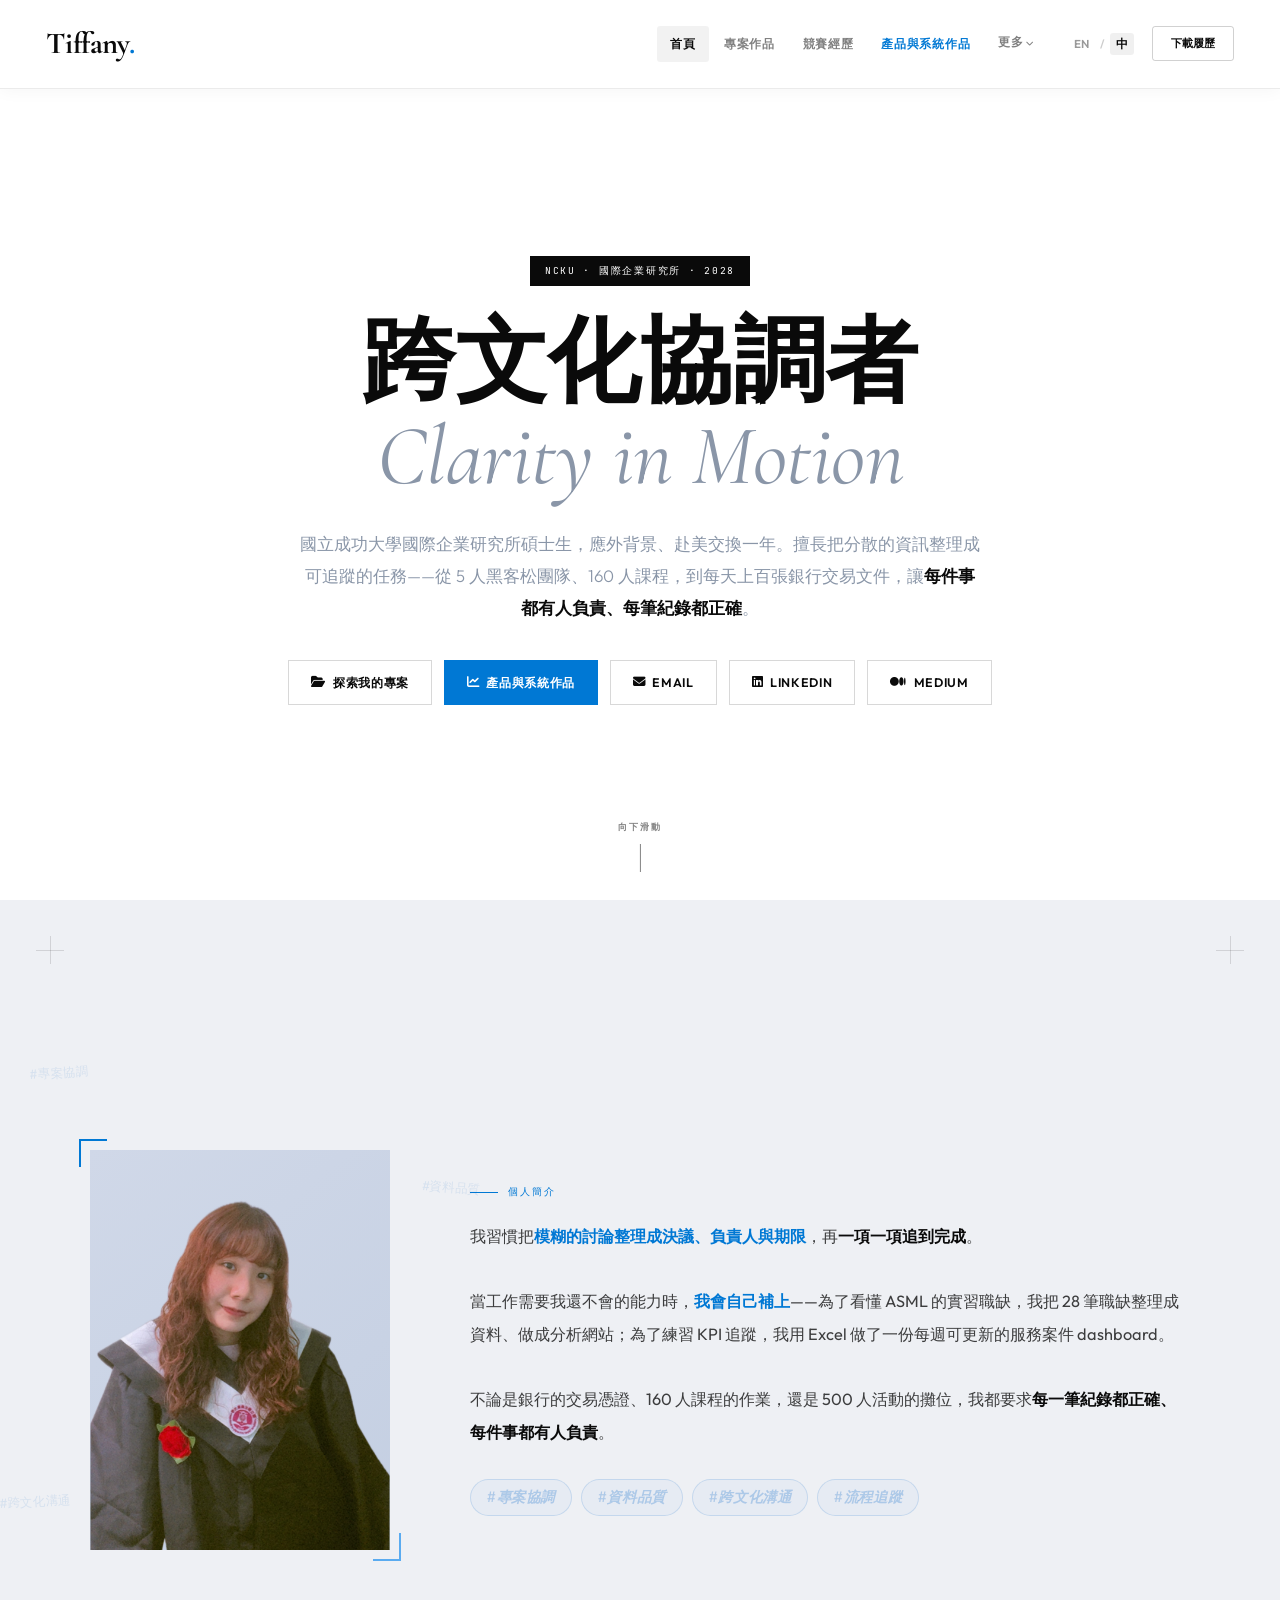
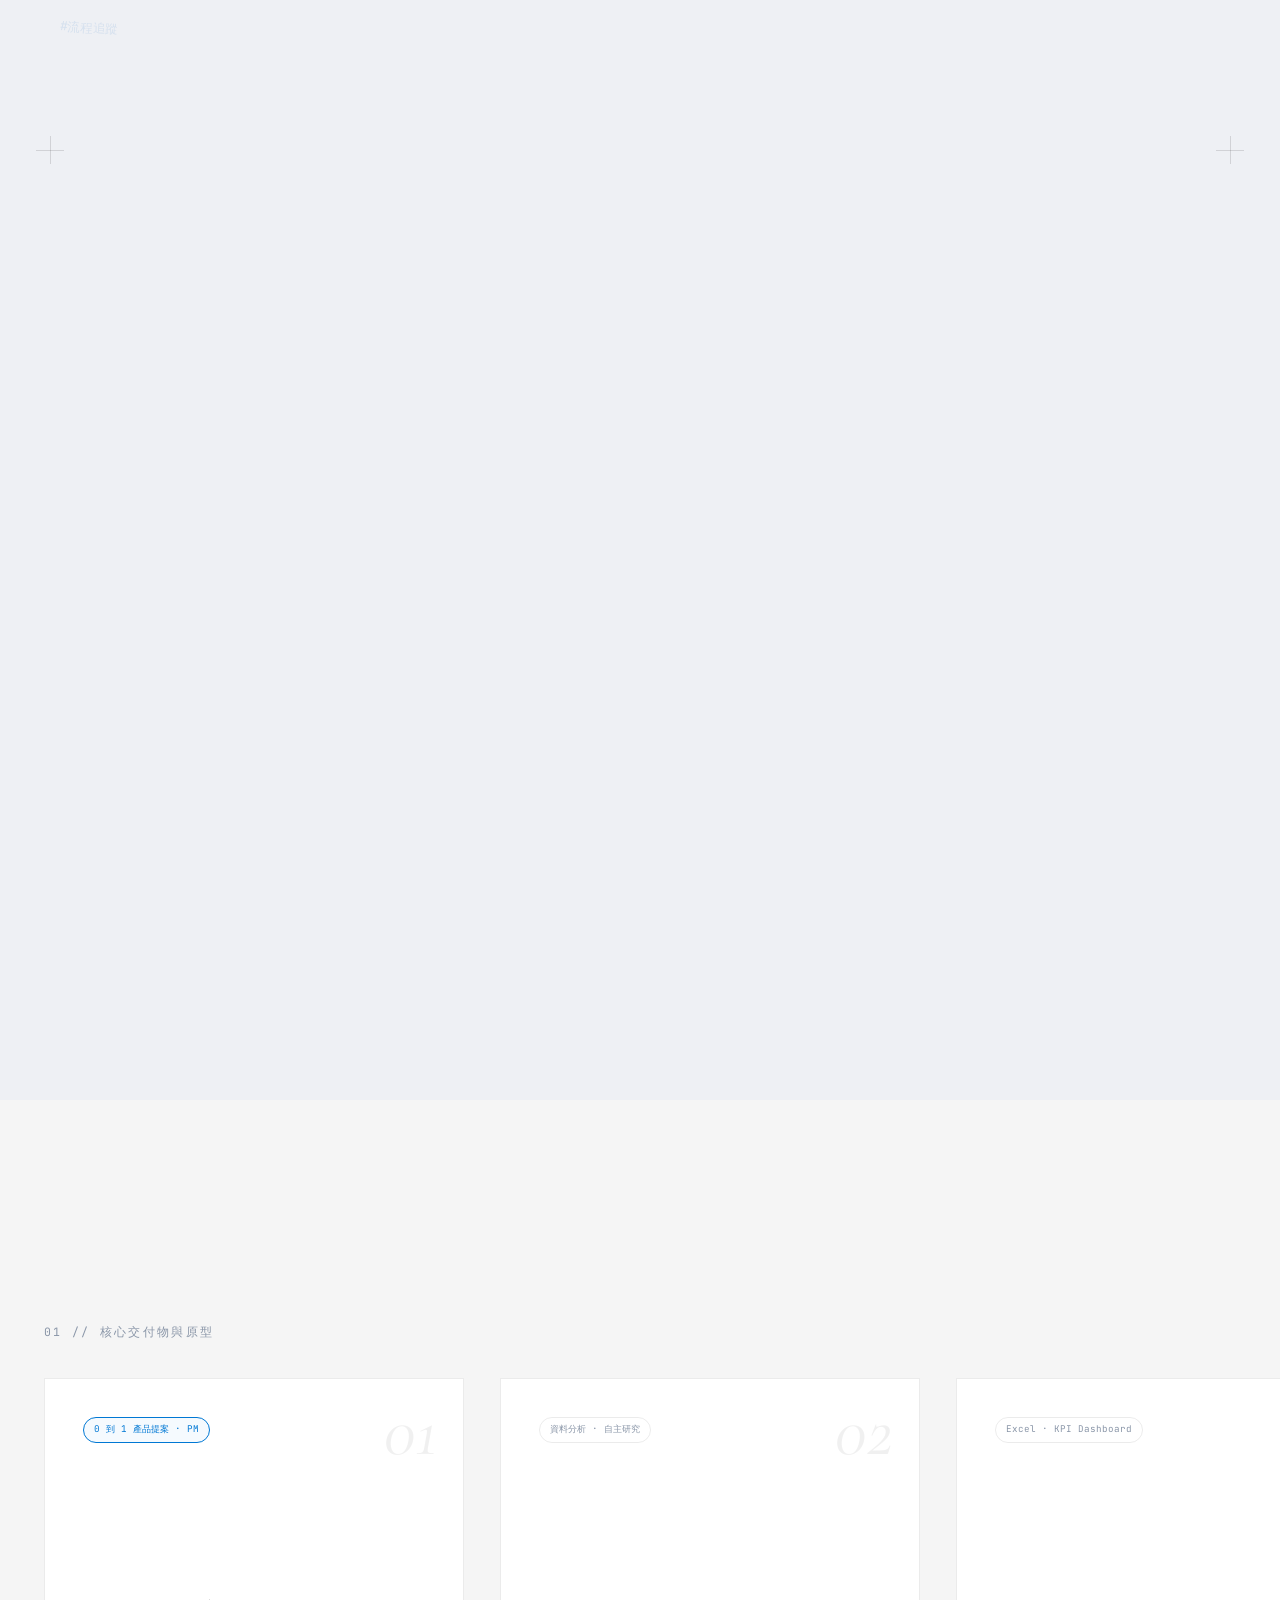
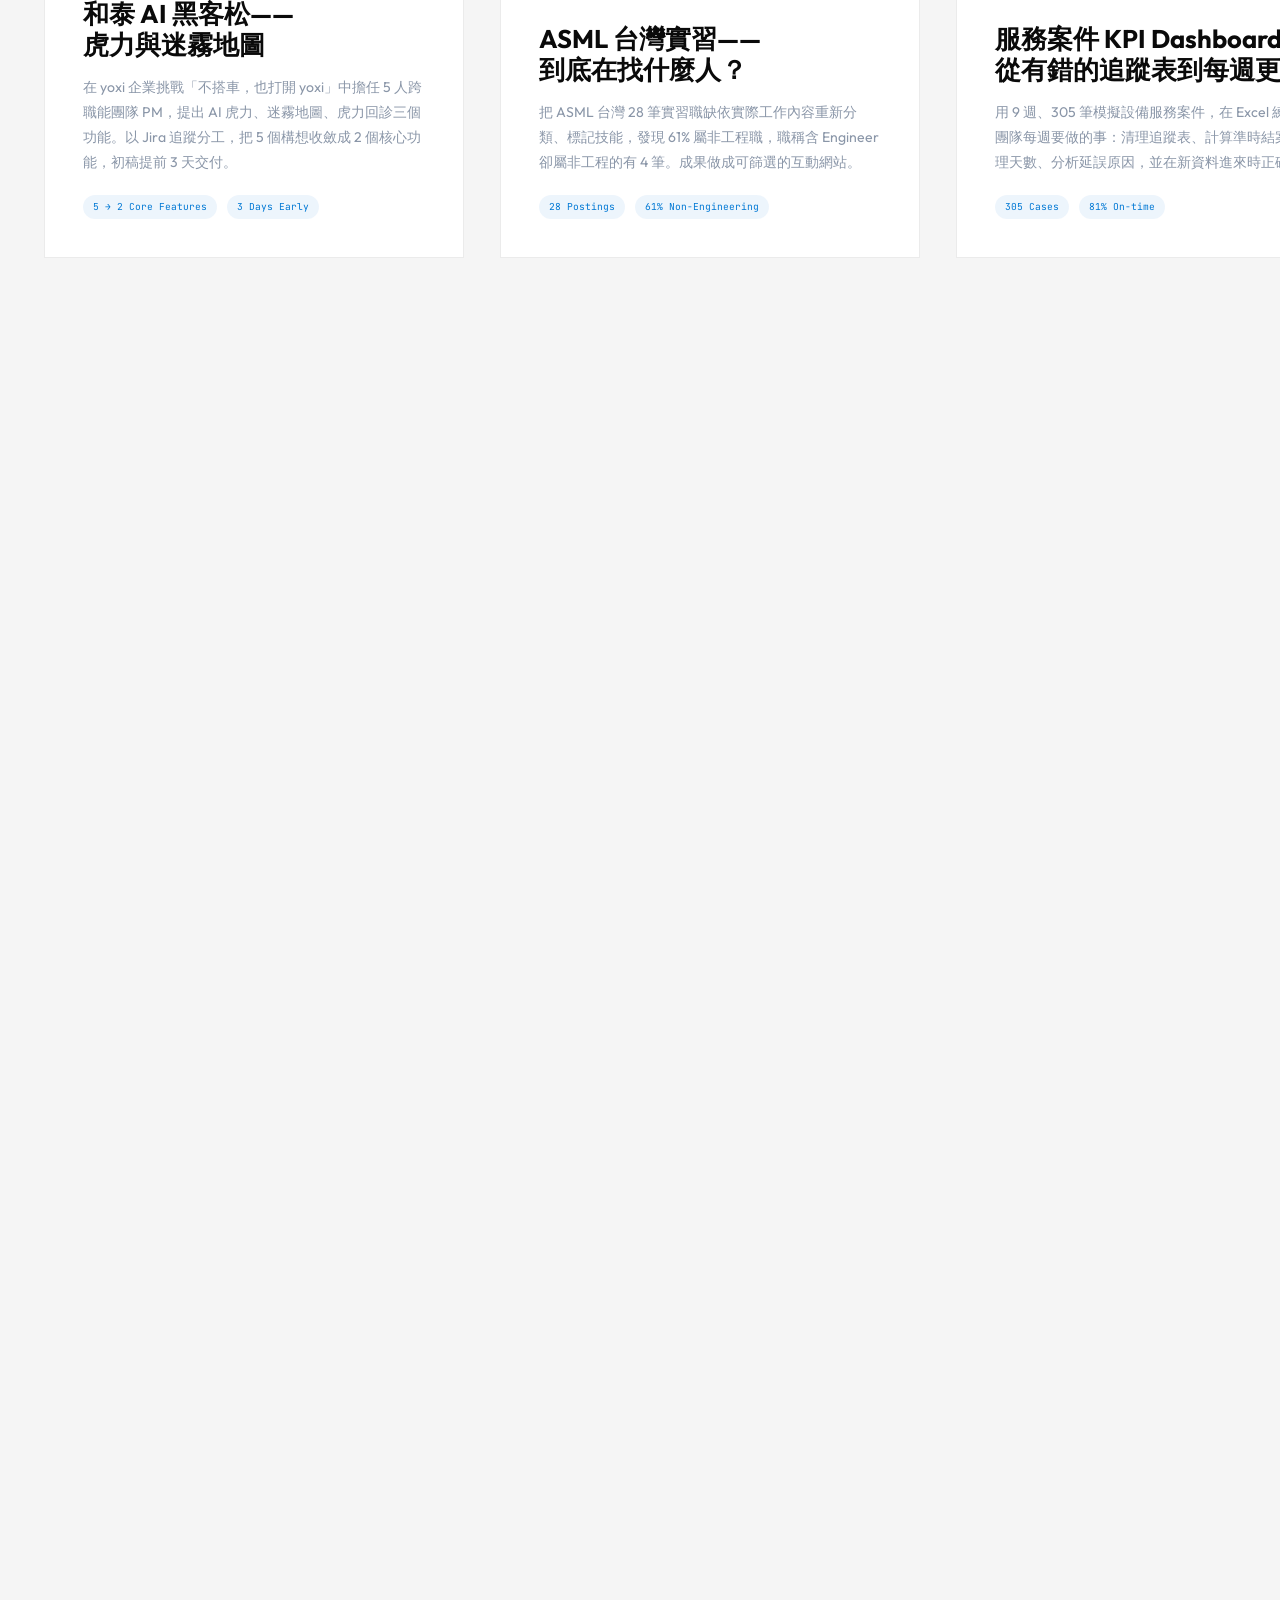
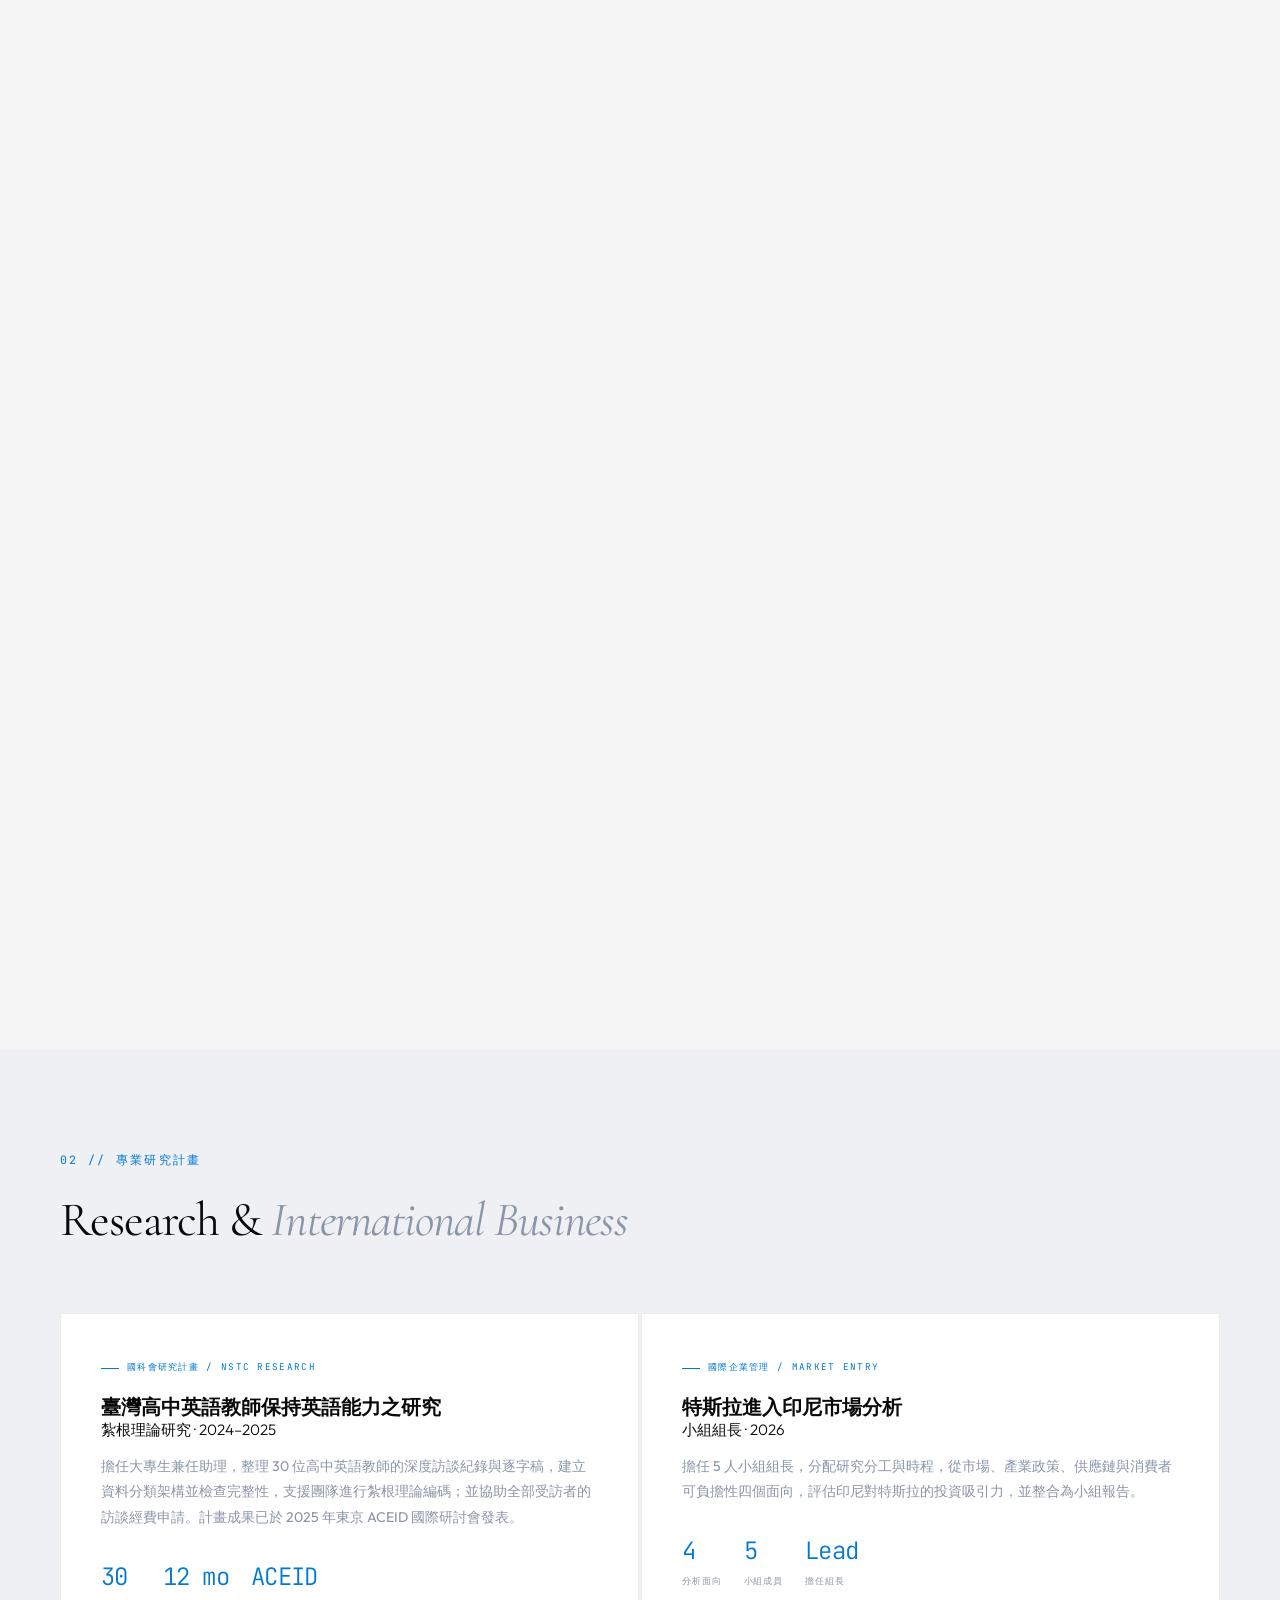
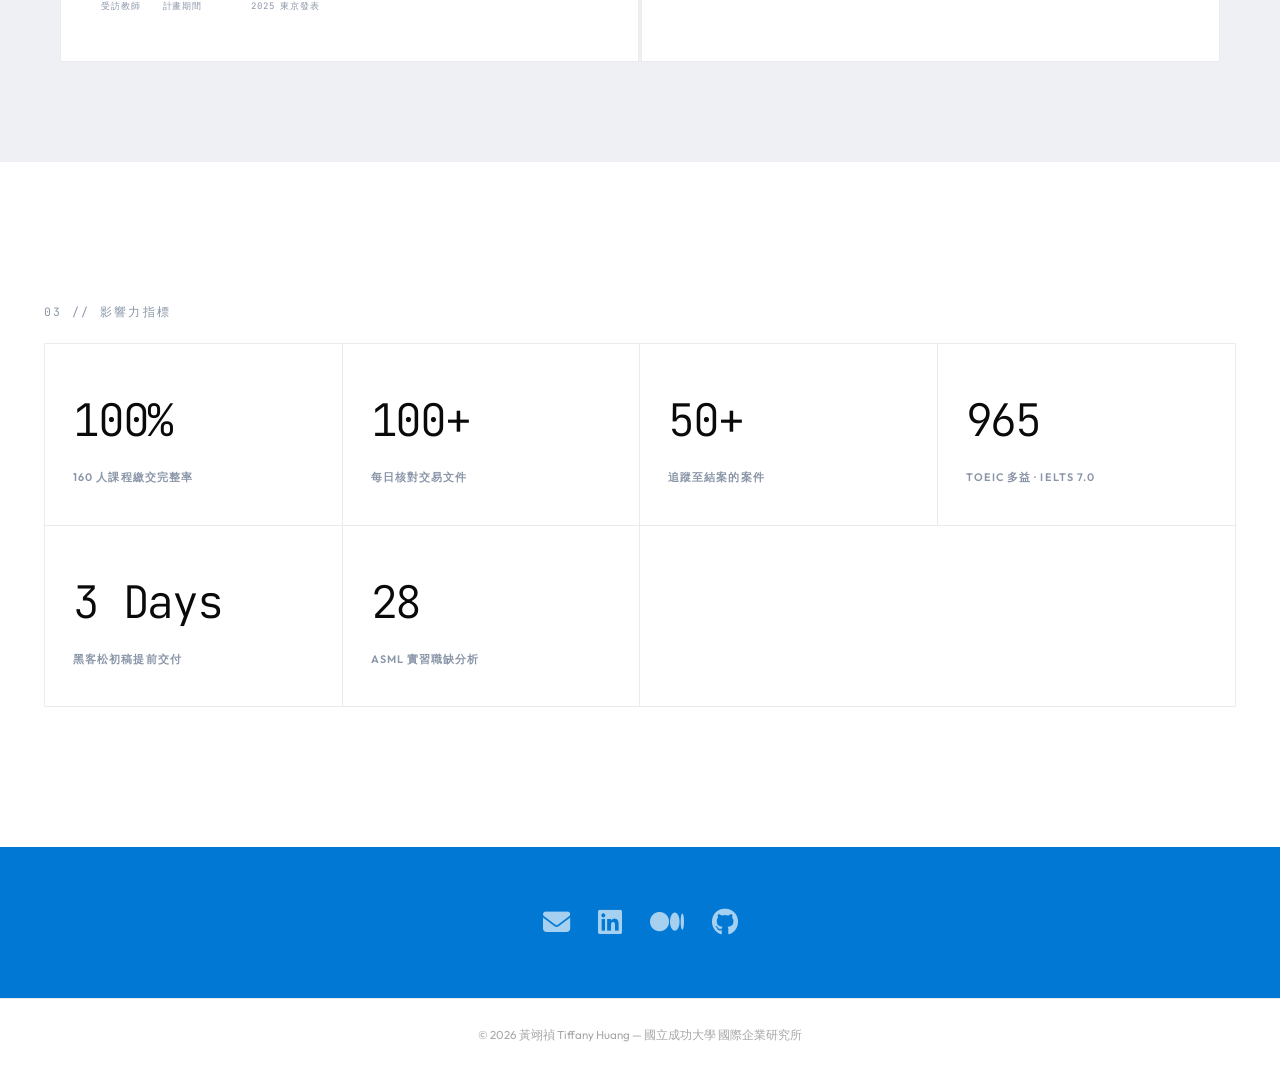
==== commit 1d952c1c: "Match the reference layout more closely - Drop the Noto Serif/Sans TC web fonts the reference doesn'" ====
--- a/index.html
+++ b/index.html
@@ -6,9 +6,9 @@
 <title>Tiffany Huang | Portfolio</title>
 <meta name="description" content="黃翊禎 Tiffany Huang — 成大國際企業研究所碩士生的個人作品集">
 <link rel="preconnect" href="https://fonts.googleapis.com">
-<link rel="stylesheet" href="https://fonts.googleapis.com/css2?family=Cormorant+Garamond:ital,wght@0,400;0,600;0,700;1,400;1,600&family=Outfit:wght@300;400;500;600;700&family=JetBrains+Mono:wght@300;400;500&family=Noto+Serif+TC:wght@600;700&family=Noto+Sans+TC:wght@300;400;500;700&display=swap">
+<link rel="stylesheet" href="https://fonts.googleapis.com/css2?family=Cormorant+Garamond:ital,wght@0,400;0,600;0,700;1,400;1,600&family=Outfit:wght@300;400;500;600;700&family=JetBrains+Mono:wght@400;500&display=swap">
 <link rel="stylesheet" href="https://cdnjs.cloudflare.com/ajax/libs/font-awesome/6.4.0/css/all.min.css">
-<link rel="stylesheet" href="style.css">
+<link rel="stylesheet" href="style.css?v=20261116">
 </head>
 <body data-page="index">
 
@@ -146,6 +146,6 @@
   </div>
 </section>
 
-<script src="site.js"></script>
+<script src="site.js?v=20261116"></script>
 </body>
 </html>
--- a/style.css
+++ b/style.css
@@ -5,8 +5,8 @@
   --blue: #0078D4;
   --blue-soft: #5aabf0;
   --border: rgba(0,0,0,0.08);
-  --fd: 'Cormorant Garamond', 'Noto Serif TC', serif;
-  --fb: 'Outfit', 'Noto Sans TC', sans-serif;
+  --fd: 'Cormorant Garamond', serif;
+  --fb: 'Outfit', sans-serif;
   --fm: 'JetBrains Mono', monospace;
   --ease: cubic-bezier(.16,1,.3,1);
   --t: .4s cubic-bezier(.4,0,.2,1);
@@ -42,6 +42,19 @@
 .lang-btn.active { color: var(--text); background: rgba(0,0,0,0.06); }
 .nav-cv { font-size: .7rem; font-weight: 600; border: 1px solid rgba(0,0,0,0.18); padding: 7px 18px; border-radius: 3px; transition: .22s; margin-left: 14px; text-transform: uppercase; white-space: nowrap; }
 .nav-cv:hover { background: var(--text); color: #fff; border-color: var(--text); }
+/* sub pages: same as the reference, transparent until you scroll */
+.nav.sub { padding: 25px 0; background: transparent; backdrop-filter: none; border-bottom-color: transparent; box-shadow: none; transition: var(--t); }
+.nav.sub.scrolled { padding: 15px 0; background: rgba(255,255,255,0.95); backdrop-filter: blur(15px); border-bottom: 1px solid var(--border); box-shadow: 0 4px 20px rgba(0,0,0,0.02); }
+.nav.sub .nav-inner { max-width: 1200px; padding: 0 30px; }
+.nav.sub .nav-logo { font-size: 1.8rem; }
+.nav.sub .nav-links-wrap { gap: 20px; }
+.nav.sub .nav-links { gap: 5px; }
+.nav.sub .nav-links a, .nav.sub .drop-btn { font-size: .75rem; padding: 8px 12px; letter-spacing: .05em; transition: .3s; }
+.nav.sub .nav-links a.active, .nav.sub .nav-links a:hover, .nav.sub .drop-btn:hover, .nav.sub .drop-btn.active { background: none; color: var(--text); }
+.nav.sub .drop-menu a.active, .nav.sub .drop-menu a:hover { background: rgba(0,0,0,0.02); }
+.nav.sub .lang-switch { gap: 8px; font-size: .7rem; margin-left: 10px; }
+.nav.sub .lang-btn { padding: 0; color: inherit; }
+.nav.sub .lang-btn.active { background: none; color: var(--text); }
 .menu-toggle { display: none; background: none; border: none; font-size: 1.4rem; cursor: pointer; color: var(--text); z-index: 1002; }
 
 /* ───── HOME: HERO ───── */
@@ -192,7 +205,7 @@
 .cert-desc { color: #596273; font-size: .95rem; }
 
 /* ───── PRODUCT & SYSTEMS (lookbook) ───── */
-body.lookbook-page { background-image: linear-gradient(var(--border) 1px, transparent 1px), linear-gradient(90deg, var(--border) 1px, transparent 1px); background-size: 100px 100px; background-position: center top; }
+body.lookbook-page { font-family: 'Segoe UI', 'PingFang TC', 'Microsoft JhengHei', system-ui, sans-serif; color: #1a1a1a; line-height: 1.6; background-image: linear-gradient(var(--border) 1px, transparent 1px), linear-gradient(90deg, var(--border) 1px, transparent 1px); background-size: 100px 100px; background-position: center top; }
 .back-btn { position: fixed; top: 40px; left: 40px; z-index: 1000; display: inline-flex; align-items: center; gap: 10px; font-size: .8rem; font-weight: 700; letter-spacing: .1em; text-transform: uppercase; background: rgba(255,255,255,0.95); padding: 12px 24px; border: 1px solid var(--border); border-radius: 30px; backdrop-filter: blur(10px); transition: all .3s ease; box-shadow: 0 4px 15px rgba(0,0,0,0.03); }
 .back-btn:hover { background: var(--blue); color: #fff; border-color: var(--blue); transform: translateX(-5px); }
 .lb-hero { height: 100vh; display: flex; flex-direction: column; justify-content: center; align-items: center; text-align: center; padding: 0 20px; position: relative; border-bottom: 1px solid var(--border); }
